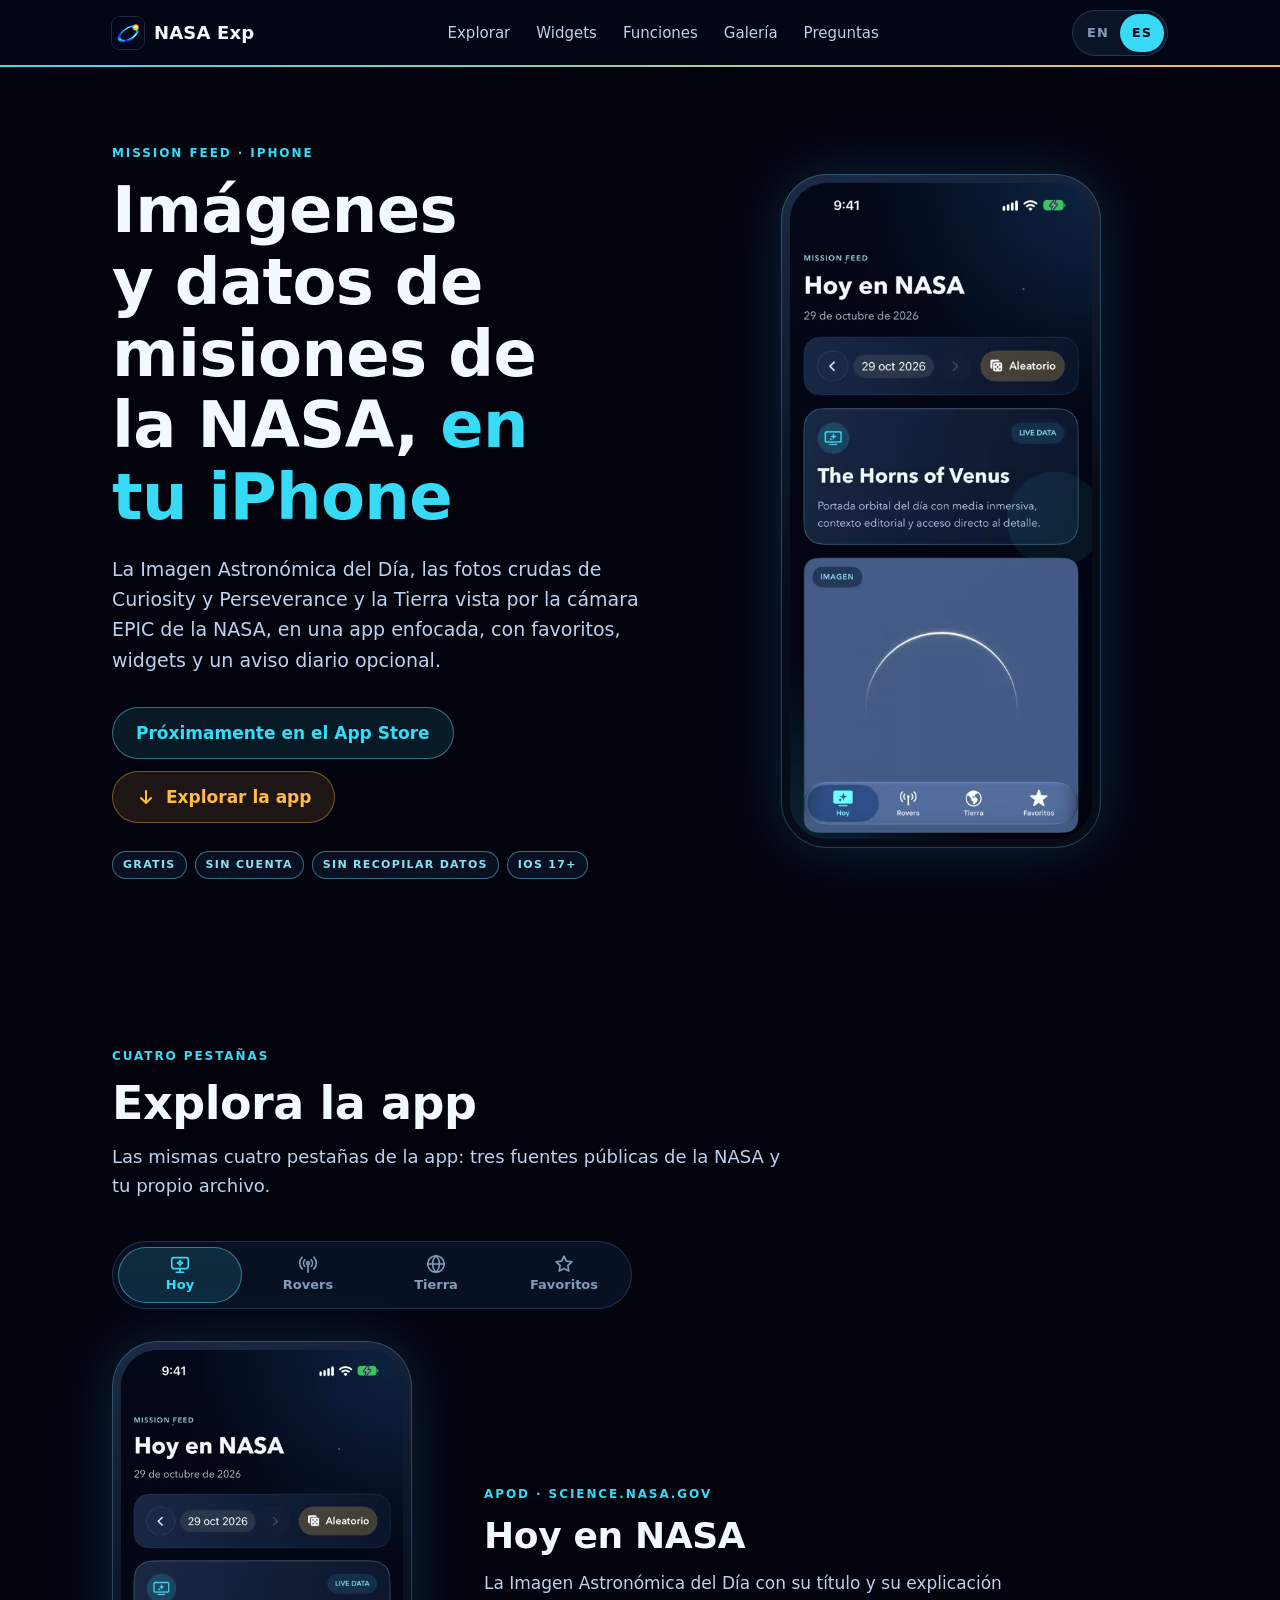
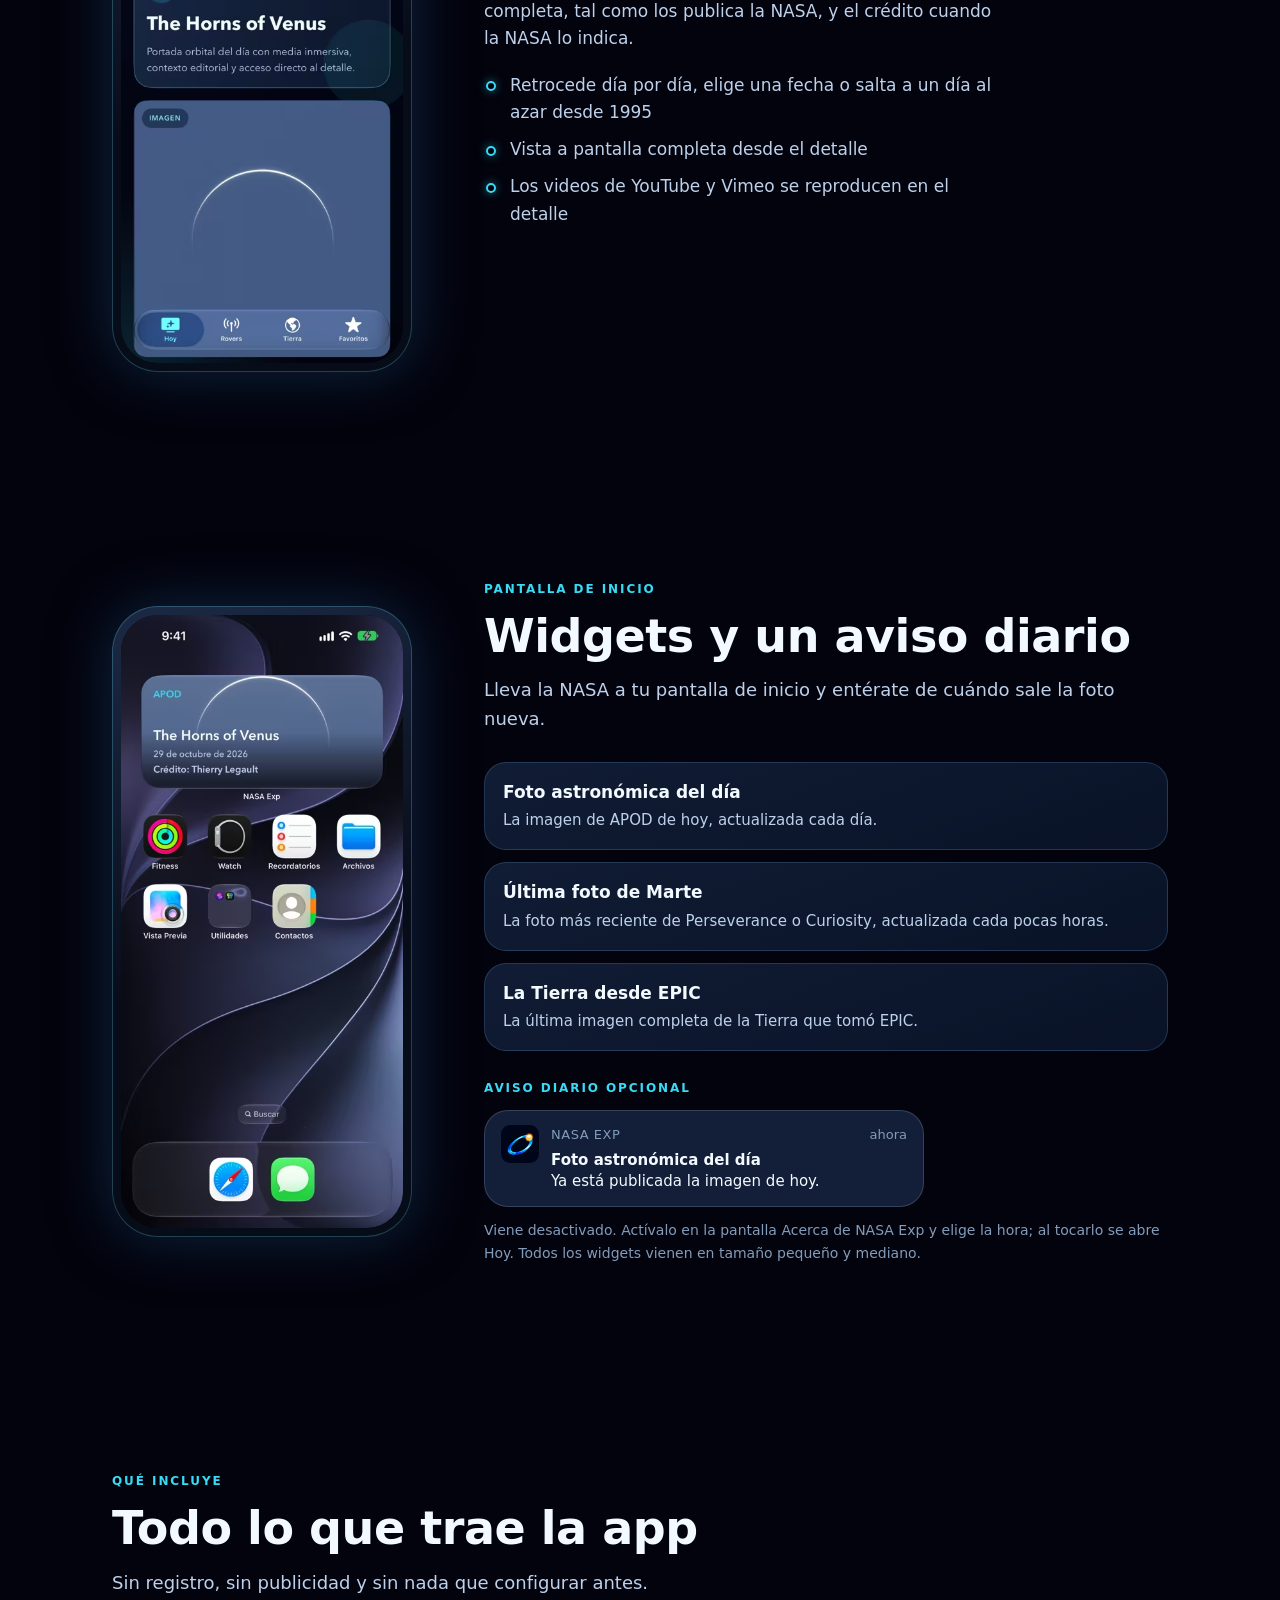
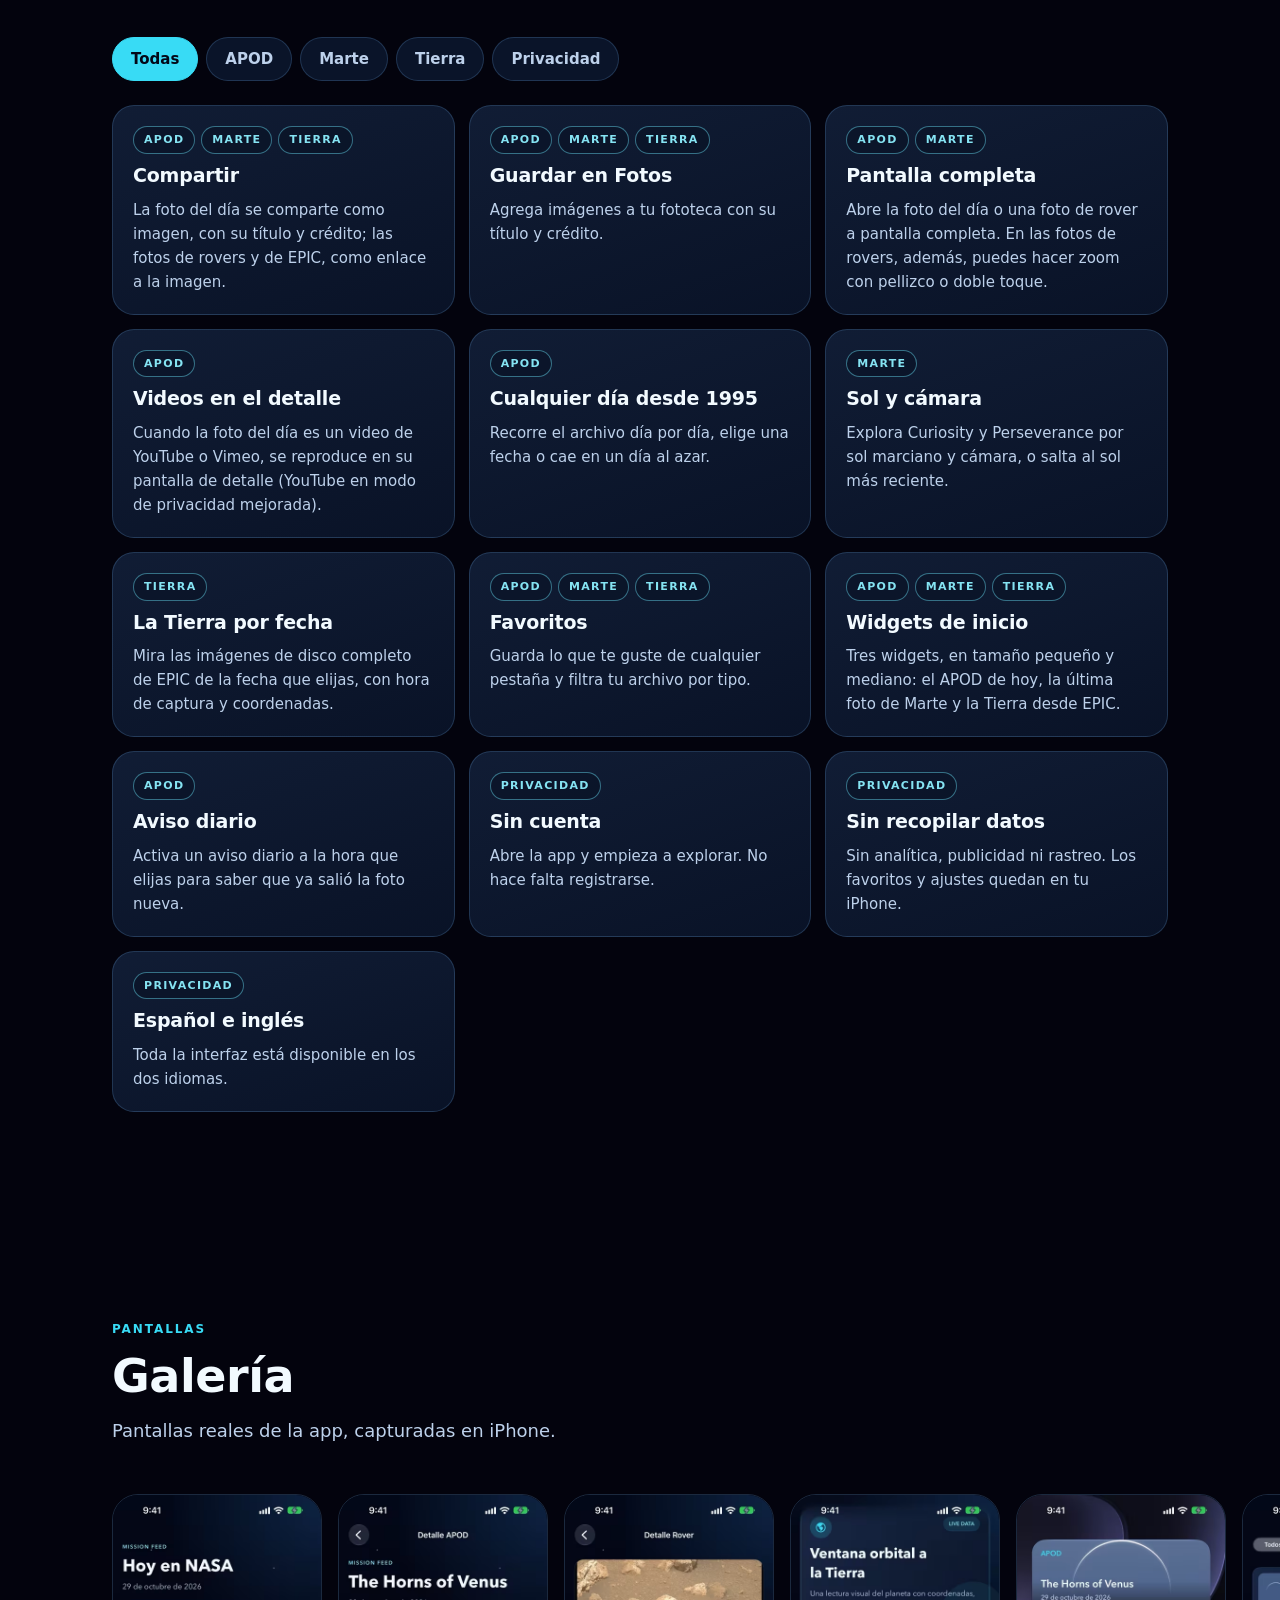
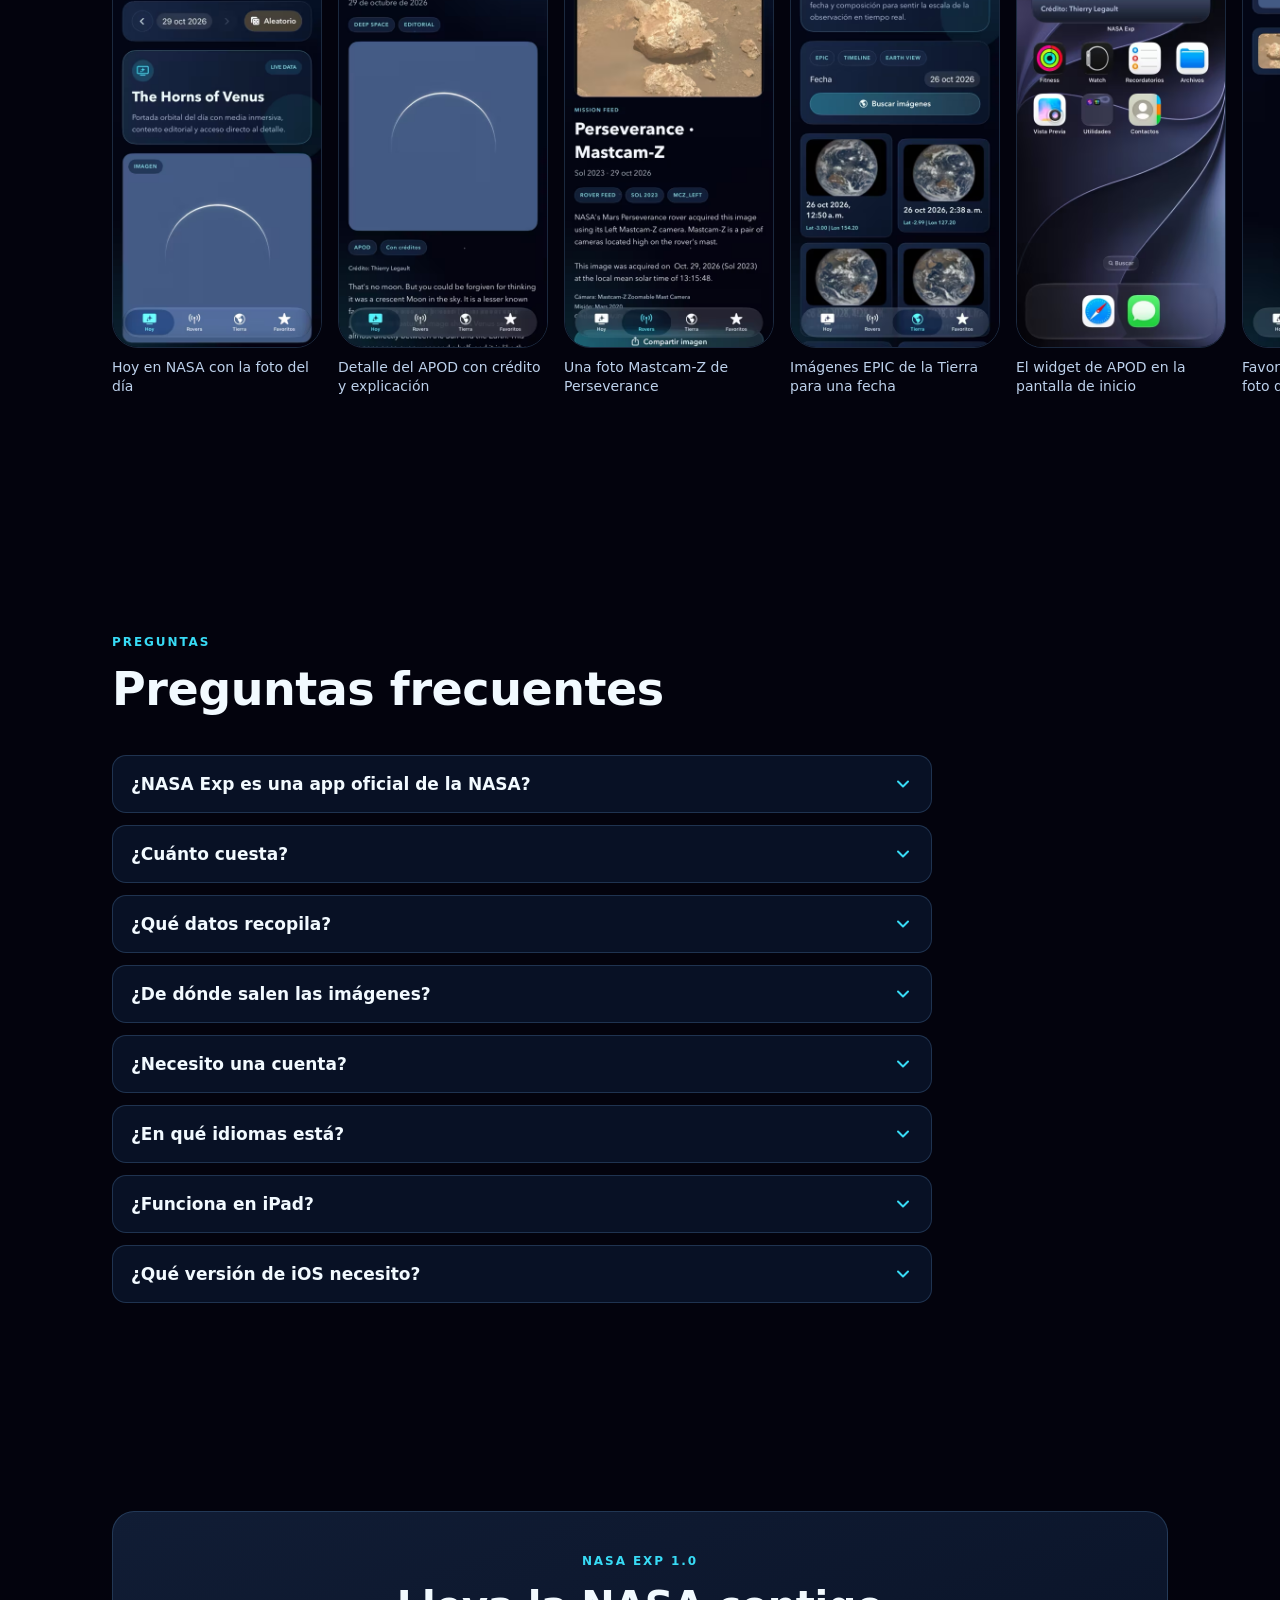
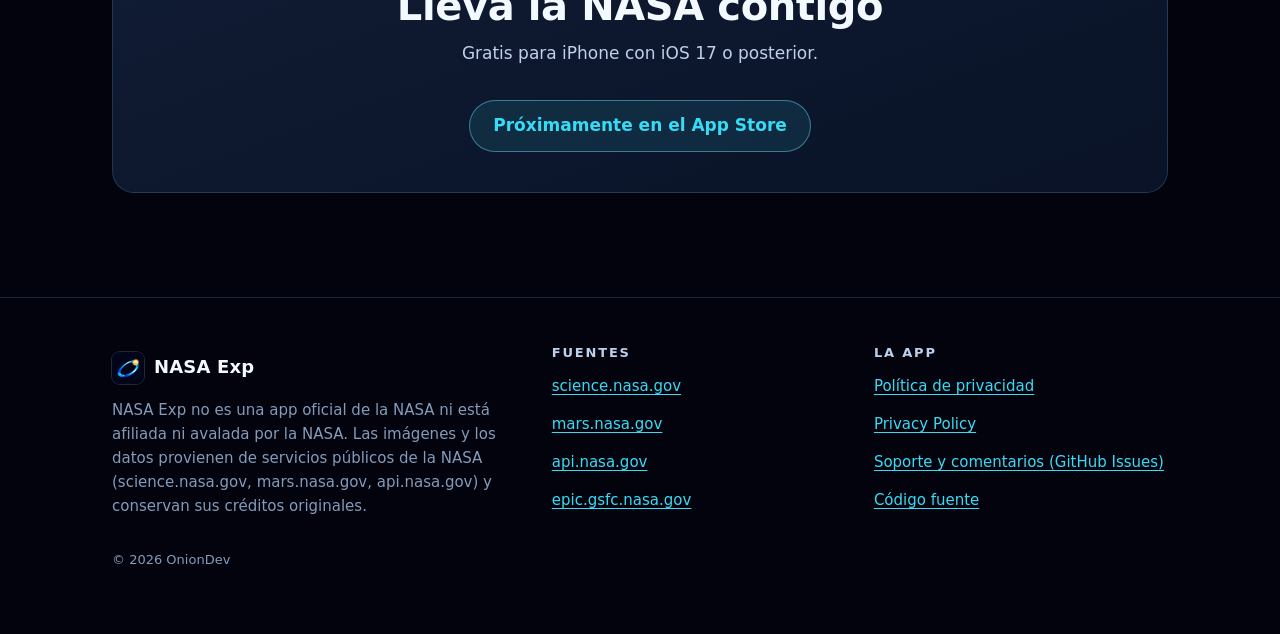
==== docs/es/index.html @ 21d63d1d "Landing page: EN and ES site with scroll-driven animations and View Transitions Replaces the 30-line" ====
<!doctype html>
<html lang="es">
<head>
  <meta charset="utf-8">
  <meta name="viewport" content="width=device-width, initial-scale=1">
  <title>NASA Exp — Imágenes y datos de misiones de la NASA para iPhone</title>
  <meta name="description" content="La Imagen Astronómica del Día, fotos crudas de los rovers de Marte y la Tierra vista por la cámara EPIC de la NASA, con favoritos, widgets y un aviso diario. Gratis, sin cuenta y sin recopilar datos.">
  <link rel="canonical" href="https://nhsiciliano.github.io/nasa-exp/es/">
  <link rel="alternate" hreflang="en" href="https://nhsiciliano.github.io/nasa-exp/">
  <link rel="alternate" hreflang="es" href="https://nhsiciliano.github.io/nasa-exp/es/">
  <link rel="alternate" hreflang="x-default" href="https://nhsiciliano.github.io/nasa-exp/">
  <meta name="theme-color" content="#030817">
  <meta name="color-scheme" content="dark">
  <link rel="icon" type="image/png" sizes="32x32" href="../assets/img/favicon-32.png">
  <link rel="apple-touch-icon" href="../assets/img/apple-touch-icon.png">
  <meta property="og:type" content="website">
  <meta property="og:site_name" content="NASA Exp">
  <meta property="og:title" content="NASA Exp — Imágenes y datos de misiones de la NASA">
  <meta property="og:description" content="La Imagen Astronómica del Día, fotos crudas de los rovers de Marte y la Tierra vista por la cámara EPIC de la NASA, con favoritos, widgets y un aviso diario. Gratis, sin cuenta y sin recopilar datos.">
  <meta property="og:url" content="https://nhsiciliano.github.io/nasa-exp/es/">
  <meta property="og:image" content="https://nhsiciliano.github.io/nasa-exp/assets/img/og-card-es.jpg">
  <meta property="og:image:width" content="1200">
  <meta property="og:image:height" content="630">
  <meta property="og:image:alt" content="NASA Exp — Imágenes y datos de misiones de la NASA">
  <meta name="twitter:card" content="summary_large_image">
  <script>document.documentElement.classList.add("js")</script>
  <link rel="stylesheet" href="../assets/site.css">
  <script src="../assets/site.js" defer></script>
</head>
<body>
  <a class="skip-link" href="#main">Ir al contenido</a>

  <header class="site-header">
    <div class="header-inner">
      <a class="brand" href="./"><img src="../assets/img/icon-128.png" width="32" height="32" alt="">NASA Exp</a>
      <nav class="site-nav" aria-label="Secciones">
        <ul>
          <li><a href="#explorar">Explorar</a></li>
          <li><a href="#widgets">Widgets</a></li>
          <li><a href="#funciones">Funciones</a></li>
          <li><a href="#galeria">Galería</a></li>
          <li><a href="#preguntas">Preguntas</a></li>
        </ul>
      </nav>
      <div class="lang-switch" role="group" aria-label="Idioma">
        <a href="../" hreflang="en" lang="en" aria-label="English">EN</a>
        <span aria-current="true" lang="es">ES</span>
      </div>
    </div>
    <div class="progress" aria-hidden="true"></div>
  </header>

  <main id="main">
    <section class="hero" aria-labelledby="hero-title">
      <div class="container hero-grid">
        <div class="hero-copy">
          <p class="kicker">Mission feed · iPhone</p>
          <h1 id="hero-title">Imágenes y datos de misiones de la NASA, <em>en tu iPhone</em></h1>
          <p class="lead">La Imagen Astronómica del Día, las fotos crudas de Curiosity y Perseverance y la Tierra vista por la cámara EPIC de la NASA, en una app enfocada, con favoritos, widgets y un aviso diario opcional.</p>
          <div class="hero-actions">
            <span class="btn btn-primary is-soon" data-cta data-live-label="Descargar en el App Store"><span data-cta-label>Próximamente en el App Store</span></span>
            <a class="btn btn-secondary" href="#explorar"><svg viewBox="0 0 20 20" fill="none" stroke="currentColor" stroke-width="2" stroke-linecap="round" stroke-linejoin="round" aria-hidden="true"><path d="M10 4v12M5 11l5 5 5-5"/></svg>Explorar la app</a>
          </div>
          <div class="hero-meta">
          <span class="pill">Gratis</span>
          <span class="pill">Sin cuenta</span>
          <span class="pill">Sin recopilar datos</span>
          <span class="pill">iOS 17+</span>
          </div>
        </div>
        <div class="phone">
          <div class="phone-screen">
            <img src="../assets/img/es/apod-home-660.avif" srcset="../assets/img/es/apod-home-440.avif 440w, ../assets/img/es/apod-home-660.avif 660w, ../assets/img/es/apod-home-880.avif 880w" sizes="(min-width: 900px) 320px, 76vw" width="880" height="1912" alt="La pestaña Hoy de NASA Exp con la Imagen Astronómica del Día" fetchpriority="high" decoding="async" onerror="this.onerror=null;this.removeAttribute('srcset');this.src='../assets/img/es/apod-home-880.jpg'">
          </div>
        </div>
      </div>
    </section>

    <section class="section" id="explorar" aria-labelledby="explore-title">
      <div class="container">
        <header class="section-head reveal">
          <p class="kicker">Cuatro pestañas</p>
          <h2 id="explore-title" tabindex="-1">Explora la app</h2>
          <p>Las mismas cuatro pestañas de la app: tres fuentes públicas de la NASA y tu propio archivo.</p>
        </header>
        <div class="tabs" data-tabs>
          <div class="tablist" role="tablist" aria-label="Pestañas de la app">
          <button type="button" role="tab" id="tab-today" aria-controls="panel-today" aria-selected="true" tabindex="0"><span class="tab-pill" aria-hidden="true"></span><svg viewBox="0 0 24 24" fill="none" stroke="currentColor" stroke-width="1.8" stroke-linecap="round" stroke-linejoin="round" aria-hidden="true"><rect x="3" y="5" width="18" height="12" rx="2.5"/><path d="M8 21h8M12 17v4"/><path d="M12 8.2l.9 1.9 1.9.9-1.9.9-.9 1.9-.9-1.9-1.9-.9 1.9-.9z"/></svg><span>Hoy</span></button>
          <button type="button" role="tab" id="tab-rovers" aria-controls="panel-rovers" aria-selected="false" tabindex="-1"><span class="tab-pill" aria-hidden="true"></span><svg viewBox="0 0 24 24" fill="none" stroke="currentColor" stroke-width="1.8" stroke-linecap="round" aria-hidden="true"><circle cx="12" cy="11" r="1.6"/><path d="M12 12.6V21"/><path d="M8.5 7.5a5 5 0 0 0 0 7M15.5 7.5a5 5 0 0 1 0 7M5.6 4.6a9 9 0 0 0 0 12.8M18.4 4.6a9 9 0 0 1 0 12.8"/></svg><span>Rovers</span></button>
          <button type="button" role="tab" id="tab-earth" aria-controls="panel-earth" aria-selected="false" tabindex="-1"><span class="tab-pill" aria-hidden="true"></span><svg viewBox="0 0 24 24" fill="none" stroke="currentColor" stroke-width="1.8" stroke-linecap="round" aria-hidden="true"><circle cx="12" cy="12" r="9"/><path d="M3 12h18M12 3c2.6 2.6 3.8 5.6 3.8 9S14.6 18.4 12 21c-2.6-2.6-3.8-5.6-3.8-9S9.4 5.6 12 3z"/></svg><span>Tierra</span></button>
          <button type="button" role="tab" id="tab-favorites" aria-controls="panel-favorites" aria-selected="false" tabindex="-1"><span class="tab-pill" aria-hidden="true"></span><svg viewBox="0 0 24 24" fill="none" stroke="currentColor" stroke-width="1.8" stroke-linejoin="round" aria-hidden="true"><path d="M12 3.5l2.6 5.3 5.9.9-4.3 4.1 1 5.8L12 16.9l-5.2 2.7 1-5.8-4.3-4.1 5.9-.9z"/></svg><span>Favoritos</span></button>
          </div>
        <article class="tab-panel" id="panel-today">
          <div class="phone">
            <div class="phone-screen">
              <picture>
                <source type="image/avif" srcset="../assets/img/es/apod-home-440.avif 440w, ../assets/img/es/apod-home-660.avif 660w, ../assets/img/es/apod-home-880.avif 880w" sizes="(min-width: 900px) 300px, 76vw">
                <img src="../assets/img/es/apod-home-660.jpg" srcset="../assets/img/es/apod-home-440.jpg 440w, ../assets/img/es/apod-home-660.jpg 660w, ../assets/img/es/apod-home-880.jpg 880w" sizes="(min-width: 900px) 300px, 76vw" width="880" height="1912" alt="Pestaña Hoy con la Imagen Astronómica del Día" loading="lazy" decoding="async">
              </picture>
            </div>
          </div>
          <div class="panel-copy">
            <p class="kicker">APOD · science.nasa.gov</p>
            <h3>Hoy en NASA</h3>
            <p>La Imagen Astronómica del Día con su título y su explicación completa, tal como los publica la NASA, y el crédito cuando la NASA lo indica.</p>
            <ul class="ticks">
              <li>Retrocede día por día, elige una fecha o salta a un día al azar desde 1995</li>
              <li>Vista a pantalla completa desde el detalle</li>
              <li>Los videos de YouTube y Vimeo se reproducen en el detalle</li>
            </ul>
          </div>
        </article>
        <article class="tab-panel" id="panel-rovers">
          <div class="phone">
            <div class="phone-screen">
              <picture>
                <source type="image/avif" srcset="../assets/img/es/rovers-grid-440.avif 440w, ../assets/img/es/rovers-grid-660.avif 660w, ../assets/img/es/rovers-grid-880.avif 880w" sizes="(min-width: 900px) 300px, 76vw">
                <img src="../assets/img/es/rovers-grid-660.jpg" srcset="../assets/img/es/rovers-grid-440.jpg 440w, ../assets/img/es/rovers-grid-660.jpg 660w, ../assets/img/es/rovers-grid-880.jpg 880w" sizes="(min-width: 900px) 300px, 76vw" width="880" height="1912" alt="Pestaña Rovers con una cuadrícula de fotos Mastcam-Z de Perseverance del sol 2023" loading="lazy" decoding="async">
              </picture>
            </div>
          </div>
          <div class="panel-copy">
            <p class="kicker">Marte · mars.nasa.gov</p>
            <h3>Rovers de Marte</h3>
            <p>Las imágenes crudas de Curiosity y Perseverance, directamente de los feeds de misión de la NASA, sol por sol.</p>
            <ul class="ticks">
              <li>Filtra por sol y por cámara</li>
              <li>Salta al sol más reciente con un toque</li>
              <li>Cada foto con su cámara, sol y fecha terrestre</li>
            </ul>
          </div>
        </article>
        <article class="tab-panel" id="panel-earth">
          <div class="phone">
            <div class="phone-screen">
              <picture>
                <source type="image/avif" srcset="../assets/img/es/epic-440.avif 440w, ../assets/img/es/epic-660.avif 660w, ../assets/img/es/epic-880.avif 880w" sizes="(min-width: 900px) 300px, 76vw">
                <img src="../assets/img/es/epic-660.jpg" srcset="../assets/img/es/epic-440.jpg 440w, ../assets/img/es/epic-660.jpg 660w, ../assets/img/es/epic-880.jpg 880w" sizes="(min-width: 900px) 300px, 76vw" width="880" height="1912" alt="Pestaña Tierra con imágenes EPIC del planeta completo para una fecha" loading="lazy" decoding="async">
              </picture>
            </div>
          </div>
          <div class="panel-copy">
            <p class="kicker">EPIC · epic.gsfc.nasa.gov</p>
            <h3>La Tierra desde EPIC</h3>
            <p>Imágenes del disco completo de la Tierra tomadas por la cámara EPIC de la NASA.</p>
            <ul class="ticks">
              <li>Elige una fecha para ver las imágenes de ese día</li>
              <li>Hora de captura y coordenadas de cada imagen</li>
              <li>Guárdalas en Fotos con su título y crédito</li>
            </ul>
          </div>
        </article>
        <article class="tab-panel" id="panel-favorites">
          <div class="phone">
            <div class="phone-screen">
              <picture>
                <source type="image/avif" srcset="../assets/img/es/favorites-440.avif 440w, ../assets/img/es/favorites-660.avif 660w, ../assets/img/es/favorites-880.avif 880w" sizes="(min-width: 900px) 300px, 76vw">
                <img src="../assets/img/es/favorites-660.jpg" srcset="../assets/img/es/favorites-440.jpg 440w, ../assets/img/es/favorites-660.jpg 660w, ../assets/img/es/favorites-880.jpg 880w" sizes="(min-width: 900px) 300px, 76vw" width="880" height="1912" alt="Pestaña Favoritos con un APOD y una foto de rover guardados" loading="lazy" decoding="async">
              </picture>
            </div>
          </div>
          <div class="panel-copy">
            <p class="kicker">Archivo personal</p>
            <h3>Favoritos</h3>
            <p>Guarda las imágenes que te gusten de cualquier pestaña en un archivo privado en tu iPhone.</p>
            <ul class="ticks">
              <li>Filtra por APOD, Rovers o EPIC</li>
              <li>Abre cada una con su detalle completo</li>
              <li>Se guardan solo en tu dispositivo</li>
            </ul>
          </div>
        </article>
        </div>
      </div>
    </section>

    <section class="section widgets" id="widgets" aria-labelledby="widgets-title">
      <div class="container widgets-grid">
        <div class="phone">
          <div class="phone-screen">
            <picture>
              <source type="image/avif" srcset="../assets/img/es/widget-440.avif 440w, ../assets/img/es/widget-660.avif 660w, ../assets/img/es/widget-880.avif 880w" sizes="(min-width: 900px) 300px, 76vw">
              <img src="../assets/img/es/widget-660.jpg" srcset="../assets/img/es/widget-440.jpg 440w, ../assets/img/es/widget-660.jpg 660w, ../assets/img/es/widget-880.jpg 880w" sizes="(min-width: 900px) 300px, 76vw" width="880" height="1912" alt="Pantalla de inicio con el widget mediano de NASA Exp y la Imagen Astronómica del Día" loading="lazy" decoding="async">
            </picture>
          </div>
        </div>
        <div>
          <header class="section-head reveal">
            <p class="kicker">Pantalla de inicio</p>
            <h2 id="widgets-title" tabindex="-1">Widgets y un aviso diario</h2>
            <p>Lleva la NASA a tu pantalla de inicio y entérate de cuándo sale la foto nueva.</p>
          </header>
          <ul class="widget-list">
            <li class="panel"><strong>Foto astronómica del día</strong><span>La imagen de APOD de hoy, actualizada cada día.</span></li>
            <li class="panel"><strong>Última foto de Marte</strong><span>La foto más reciente de Perseverance o Curiosity, actualizada cada pocas horas.</span></li>
            <li class="panel"><strong>La Tierra desde EPIC</strong><span>La última imagen completa de la Tierra que tomó EPIC.</span></li>
          </ul>
          <div class="notif-wrap">
            <p class="kicker">Aviso diario opcional</p>
            <div class="notif" role="img" aria-label="Ejemplo de aviso de NASA Exp: Foto astronómica del día. Ya está publicada la imagen de hoy.">
              <img src="../assets/img/icon-128.png" width="38" height="38" alt="">
              <span class="notif-app">NASA Exp</span>
              <span class="notif-time">ahora</span>
              <span class="notif-text"><strong>Foto astronómica del día</strong>Ya está publicada la imagen de hoy.</span>
            </div>
            <p>Viene desactivado. Actívalo en la pantalla Acerca de NASA Exp y elige la hora; al tocarlo se abre Hoy. Todos los widgets vienen en tamaño pequeño y mediano.</p>
          </div>
        </div>
      </div>
    </section>

    <section class="section" id="funciones" aria-labelledby="features-title" data-filter-section>
      <div class="container">
        <header class="section-head reveal">
          <p class="kicker">Qué incluye</p>
          <h2 id="features-title" tabindex="-1">Todo lo que trae la app</h2>
          <p>Sin registro, sin publicidad y sin nada que configurar antes.</p>
        </header>
        <div class="chips" role="group" aria-label="Filtrar funciones">
          <button type="button" class="chip" data-filter="all" aria-pressed="true">Todas</button>
          <button type="button" class="chip" data-filter="apod" aria-pressed="false">APOD</button>
          <button type="button" class="chip" data-filter="mars" aria-pressed="false">Marte</button>
          <button type="button" class="chip" data-filter="earth" aria-pressed="false">Tierra</button>
          <button type="button" class="chip" data-filter="privacy" aria-pressed="false">Privacidad</button>
        </div>
        <p class="visually-hidden" aria-live="polite" data-filter-status data-template="Se muestran {n} funciones"></p>
        <ul class="cards">
          <li class="card panel" data-tags="apod mars earth">
            <div class="tags"><span class="pill">APOD</span><span class="pill">Marte</span><span class="pill">Tierra</span></div>
            <h3>Compartir</h3>
            <p>La foto del día se comparte como imagen, con su título y crédito; las fotos de rovers y de EPIC, como enlace a la imagen.</p>
          </li>
          <li class="card panel" data-tags="apod mars earth">
            <div class="tags"><span class="pill">APOD</span><span class="pill">Marte</span><span class="pill">Tierra</span></div>
            <h3>Guardar en Fotos</h3>
            <p>Agrega imágenes a tu fototeca con su título y crédito.</p>
          </li>
          <li class="card panel" data-tags="apod mars">
            <div class="tags"><span class="pill">APOD</span><span class="pill">Marte</span></div>
            <h3>Pantalla completa</h3>
            <p>Abre la foto del día o una foto de rover a pantalla completa. En las fotos de rovers, además, puedes hacer zoom con pellizco o doble toque.</p>
          </li>
          <li class="card panel" data-tags="apod">
            <div class="tags"><span class="pill">APOD</span></div>
            <h3>Videos en el detalle</h3>
            <p>Cuando la foto del día es un video de YouTube o Vimeo, se reproduce en su pantalla de detalle (YouTube en modo de privacidad mejorada).</p>
          </li>
          <li class="card panel" data-tags="apod">
            <div class="tags"><span class="pill">APOD</span></div>
            <h3>Cualquier día desde 1995</h3>
            <p>Recorre el archivo día por día, elige una fecha o cae en un día al azar.</p>
          </li>
          <li class="card panel" data-tags="mars">
            <div class="tags"><span class="pill">Marte</span></div>
            <h3>Sol y cámara</h3>
            <p>Explora Curiosity y Perseverance por sol marciano y cámara, o salta al sol más reciente.</p>
          </li>
          <li class="card panel" data-tags="earth">
            <div class="tags"><span class="pill">Tierra</span></div>
            <h3>La Tierra por fecha</h3>
            <p>Mira las imágenes de disco completo de EPIC de la fecha que elijas, con hora de captura y coordenadas.</p>
          </li>
          <li class="card panel" data-tags="apod mars earth">
            <div class="tags"><span class="pill">APOD</span><span class="pill">Marte</span><span class="pill">Tierra</span></div>
            <h3>Favoritos</h3>
            <p>Guarda lo que te guste de cualquier pestaña y filtra tu archivo por tipo.</p>
          </li>
          <li class="card panel" data-tags="apod mars earth">
            <div class="tags"><span class="pill">APOD</span><span class="pill">Marte</span><span class="pill">Tierra</span></div>
            <h3>Widgets de inicio</h3>
            <p>Tres widgets, en tamaño pequeño y mediano: el APOD de hoy, la última foto de Marte y la Tierra desde EPIC.</p>
          </li>
          <li class="card panel" data-tags="apod">
            <div class="tags"><span class="pill">APOD</span></div>
            <h3>Aviso diario</h3>
            <p>Activa un aviso diario a la hora que elijas para saber que ya salió la foto nueva.</p>
          </li>
          <li class="card panel" data-tags="privacy">
            <div class="tags"><span class="pill">Privacidad</span></div>
            <h3>Sin cuenta</h3>
            <p>Abre la app y empieza a explorar. No hace falta registrarse.</p>
          </li>
          <li class="card panel" data-tags="privacy">
            <div class="tags"><span class="pill">Privacidad</span></div>
            <h3>Sin recopilar datos</h3>
            <p>Sin analítica, publicidad ni rastreo. Los favoritos y ajustes quedan en tu iPhone.</p>
          </li>
          <li class="card panel" data-tags="privacy">
            <div class="tags"><span class="pill">Privacidad</span></div>
            <h3>Español e inglés</h3>
            <p>Toda la interfaz está disponible en los dos idiomas.</p>
          </li>
        </ul>
      </div>
    </section>

    <section class="section" id="galeria" aria-labelledby="gallery-title">
      <div class="container">
        <header class="section-head reveal">
          <p class="kicker">Pantallas</p>
          <h2 id="gallery-title" tabindex="-1">Galería</h2>
          <p>Pantallas reales de la app, capturadas en iPhone.</p>
        </header>
      </div>
      <ul class="gallery" tabindex="0" aria-label="Capturas de la app, se desplaza hacia los lados">
      <li>
        <figure class="gallery-item">
        <picture>
          <source type="image/avif" srcset="../assets/img/es/apod-home-440.avif 440w, ../assets/img/es/apod-home-660.avif 660w, ../assets/img/es/apod-home-880.avif 880w" sizes="210px">
          <img src="../assets/img/es/apod-home-660.jpg" srcset="../assets/img/es/apod-home-440.jpg 440w, ../assets/img/es/apod-home-660.jpg 660w, ../assets/img/es/apod-home-880.jpg 880w" sizes="210px" width="880" height="1912" alt="Hoy en NASA con la foto del día" loading="lazy" decoding="async">
        </picture>
          <figcaption>Hoy en NASA con la foto del día</figcaption>
        </figure>
      </li>
      <li>
        <figure class="gallery-item">
        <picture>
          <source type="image/avif" srcset="../assets/img/es/apod-detail-440.avif 440w, ../assets/img/es/apod-detail-660.avif 660w, ../assets/img/es/apod-detail-880.avif 880w" sizes="210px">
          <img src="../assets/img/es/apod-detail-660.jpg" srcset="../assets/img/es/apod-detail-440.jpg 440w, ../assets/img/es/apod-detail-660.jpg 660w, ../assets/img/es/apod-detail-880.jpg 880w" sizes="210px" width="880" height="1912" alt="Detalle del APOD con crédito y explicación" loading="lazy" decoding="async">
        </picture>
          <figcaption>Detalle del APOD con crédito y explicación</figcaption>
        </figure>
      </li>
      <li>
        <figure class="gallery-item">
        <picture>
          <source type="image/avif" srcset="../assets/img/es/rover-detail-440.avif 440w, ../assets/img/es/rover-detail-660.avif 660w, ../assets/img/es/rover-detail-880.avif 880w" sizes="210px">
          <img src="../assets/img/es/rover-detail-660.jpg" srcset="../assets/img/es/rover-detail-440.jpg 440w, ../assets/img/es/rover-detail-660.jpg 660w, ../assets/img/es/rover-detail-880.jpg 880w" sizes="210px" width="880" height="1912" alt="Una foto Mastcam-Z de Perseverance" loading="lazy" decoding="async">
        </picture>
          <figcaption>Una foto Mastcam-Z de Perseverance</figcaption>
        </figure>
      </li>
      <li>
        <figure class="gallery-item">
        <picture>
          <source type="image/avif" srcset="../assets/img/es/epic-440.avif 440w, ../assets/img/es/epic-660.avif 660w, ../assets/img/es/epic-880.avif 880w" sizes="210px">
          <img src="../assets/img/es/epic-660.jpg" srcset="../assets/img/es/epic-440.jpg 440w, ../assets/img/es/epic-660.jpg 660w, ../assets/img/es/epic-880.jpg 880w" sizes="210px" width="880" height="1912" alt="Imágenes EPIC de la Tierra para una fecha" loading="lazy" decoding="async">
        </picture>
          <figcaption>Imágenes EPIC de la Tierra para una fecha</figcaption>
        </figure>
      </li>
      <li>
        <figure class="gallery-item">
        <picture>
          <source type="image/avif" srcset="../assets/img/es/widget-440.avif 440w, ../assets/img/es/widget-660.avif 660w, ../assets/img/es/widget-880.avif 880w" sizes="210px">
          <img src="../assets/img/es/widget-660.jpg" srcset="../assets/img/es/widget-440.jpg 440w, ../assets/img/es/widget-660.jpg 660w, ../assets/img/es/widget-880.jpg 880w" sizes="210px" width="880" height="1912" alt="El widget de APOD en la pantalla de inicio" loading="lazy" decoding="async">
        </picture>
          <figcaption>El widget de APOD en la pantalla de inicio</figcaption>
        </figure>
      </li>
      <li>
        <figure class="gallery-item">
        <picture>
          <source type="image/avif" srcset="../assets/img/es/favorites-440.avif 440w, ../assets/img/es/favorites-660.avif 660w, ../assets/img/es/favorites-880.avif 880w" sizes="210px">
          <img src="../assets/img/es/favorites-660.jpg" srcset="../assets/img/es/favorites-440.jpg 440w, ../assets/img/es/favorites-660.jpg 660w, ../assets/img/es/favorites-880.jpg 880w" sizes="210px" width="880" height="1912" alt="Favoritos con un APOD y una foto de rover" loading="lazy" decoding="async">
        </picture>
          <figcaption>Favoritos con un APOD y una foto de rover</figcaption>
        </figure>
      </li>
      <li>
        <figure class="gallery-item">
        <picture>
          <source type="image/avif" srcset="../assets/img/es/rovers-grid-440.avif 440w, ../assets/img/es/rovers-grid-660.avif 660w, ../assets/img/es/rovers-grid-880.avif 880w" sizes="210px">
          <img src="../assets/img/es/rovers-grid-660.jpg" srcset="../assets/img/es/rovers-grid-440.jpg 440w, ../assets/img/es/rovers-grid-660.jpg 660w, ../assets/img/es/rovers-grid-880.jpg 880w" sizes="210px" width="880" height="1912" alt="Fotos de Perseverance del sol 2023" loading="lazy" decoding="async">
        </picture>
          <figcaption>Fotos de Perseverance del sol 2023</figcaption>
        </figure>
      </li>
      <li>
        <figure class="gallery-item">
        <picture>
          <source type="image/avif" srcset="../assets/img/es/about-440.avif 440w, ../assets/img/es/about-660.avif 660w, ../assets/img/es/about-880.avif 880w" sizes="210px">
          <img src="../assets/img/es/about-660.jpg" srcset="../assets/img/es/about-440.jpg 440w, ../assets/img/es/about-660.jpg 660w, ../assets/img/es/about-880.jpg 880w" sizes="210px" width="880" height="1912" alt="Acerca de: aviso, notificación diaria y fuentes" loading="lazy" decoding="async">
        </picture>
          <figcaption>Acerca de: aviso, notificación diaria y fuentes</figcaption>
        </figure>
      </li>
      </ul>
    </section>

    <section class="section" id="preguntas" aria-labelledby="faq-title">
      <div class="container">
        <header class="section-head reveal">
          <p class="kicker">Preguntas</p>
          <h2 id="faq-title" tabindex="-1">Preguntas frecuentes</h2>
        </header>
        <div class="faq-list">
        <details>
          <summary><span>¿NASA Exp es una app oficial de la NASA?</span><svg class="chev" viewBox="0 0 20 20" fill="none" stroke="currentColor" stroke-width="2" stroke-linecap="round" stroke-linejoin="round" aria-hidden="true"><path d="M5 7.5l5 5 5-5"/></svg></summary>
          <div class="faq-panel">
            <div class="faq-inner">
              <div><p>No. NASA Exp no es una app oficial de la NASA ni está afiliada ni avalada por la NASA. Las imágenes y los datos provienen de servicios públicos de la NASA (science.nasa.gov, mars.nasa.gov, api.nasa.gov) y conservan sus créditos originales.</p></div>
            </div>
          </div>
        </details>
        <details>
          <summary><span>¿Cuánto cuesta?</span><svg class="chev" viewBox="0 0 20 20" fill="none" stroke="currentColor" stroke-width="2" stroke-linecap="round" stroke-linejoin="round" aria-hidden="true"><path d="M5 7.5l5 5 5-5"/></svg></summary>
          <div class="faq-panel">
            <div class="faq-inner">
              <div><p>Nada. NASA Exp es gratis, sin publicidad y sin compras dentro de la app.</p></div>
            </div>
          </div>
        </details>
        <details>
          <summary><span>¿Qué datos recopila?</span><svg class="chev" viewBox="0 0 20 20" fill="none" stroke="currentColor" stroke-width="2" stroke-linecap="round" stroke-linejoin="round" aria-hidden="true"><path d="M5 7.5l5 5 5-5"/></svg></summary>
          <div class="faq-panel">
            <div class="faq-inner">
              <div><p>Ninguno. No hay cuentas, analítica, publicidad ni rastreo, y tus favoritos y ajustes quedan en tu iPhone. El detalle está en la <a href="../privacy-policy.html#es">política de privacidad</a>.</p></div>
            </div>
          </div>
        </details>
        <details>
          <summary><span>¿De dónde salen las imágenes?</span><svg class="chev" viewBox="0 0 20 20" fill="none" stroke="currentColor" stroke-width="2" stroke-linecap="round" stroke-linejoin="round" aria-hidden="true"><path d="M5 7.5l5 5 5-5"/></svg></summary>
          <div class="faq-panel">
            <div class="faq-inner">
              <div><p>La Imagen Astronómica del Día sale de science.nasa.gov, las fotos de los rovers de los feeds de imágenes crudas de mars.nasa.gov y las imágenes de la Tierra de la cámara EPIC de la NASA, a través de api.nasa.gov y epic.gsfc.nasa.gov. La foto del día muestra su crédito cuando la NASA lo indica.</p></div>
            </div>
          </div>
        </details>
        <details>
          <summary><span>¿Necesito una cuenta?</span><svg class="chev" viewBox="0 0 20 20" fill="none" stroke="currentColor" stroke-width="2" stroke-linecap="round" stroke-linejoin="round" aria-hidden="true"><path d="M5 7.5l5 5 5-5"/></svg></summary>
          <div class="faq-panel">
            <div class="faq-inner">
              <div><p>No. Abre la app y empieza a explorar.</p></div>
            </div>
          </div>
        </details>
        <details>
          <summary><span>¿En qué idiomas está?</span><svg class="chev" viewBox="0 0 20 20" fill="none" stroke="currentColor" stroke-width="2" stroke-linecap="round" stroke-linejoin="round" aria-hidden="true"><path d="M5 7.5l5 5 5-5"/></svg></summary>
          <div class="faq-panel">
            <div class="faq-inner">
              <div><p>En español y en inglés. Los títulos y las explicaciones vienen de la NASA y se muestran tal como los publica, en inglés.</p></div>
            </div>
          </div>
        </details>
        <details>
          <summary><span>¿Funciona en iPad?</span><svg class="chev" viewBox="0 0 20 20" fill="none" stroke="currentColor" stroke-width="2" stroke-linecap="round" stroke-linejoin="round" aria-hidden="true"><path d="M5 7.5l5 5 5-5"/></svg></summary>
          <div class="faq-panel">
            <div class="faq-inner">
              <div><p>NASA Exp está pensada para iPhone. No hay versión para iPad.</p></div>
            </div>
          </div>
        </details>
        <details>
          <summary><span>¿Qué versión de iOS necesito?</span><svg class="chev" viewBox="0 0 20 20" fill="none" stroke="currentColor" stroke-width="2" stroke-linecap="round" stroke-linejoin="round" aria-hidden="true"><path d="M5 7.5l5 5 5-5"/></svg></summary>
          <div class="faq-panel">
            <div class="faq-inner">
              <div><p>iOS 17.0 o posterior.</p></div>
            </div>
          </div>
        </details>
        </div>
      </div>
    </section>

    <section class="section" aria-labelledby="cta-title">
      <div class="container">
        <div class="cta-band panel reveal">
          <p class="kicker">NASA Exp 1.0</p>
          <h2 id="cta-title">Lleva la NASA contigo</h2>
          <p>Gratis para iPhone con iOS 17 o posterior.</p>
          <div class="hero-actions">
            <span class="btn btn-primary is-soon" data-cta data-live-label="Descargar en el App Store"><span data-cta-label>Próximamente en el App Store</span></span>
          </div>
        </div>
      </div>
    </section>
  </main>

  <footer class="site-footer">
    <div class="container">
      <div class="footer-grid">
        <div>
          <a class="brand" href="./"><img src="../assets/img/icon-128.png" width="32" height="32" alt="">NASA Exp</a>
          <p>NASA Exp no es una app oficial de la NASA ni está afiliada ni avalada por la NASA. Las imágenes y los datos provienen de servicios públicos de la NASA (science.nasa.gov, mars.nasa.gov, api.nasa.gov) y conservan sus créditos originales.</p>
        </div>
        <div>
          <h2>Fuentes</h2>
          <ul>
            <li><a href="https://science.nasa.gov">science.nasa.gov</a></li>
            <li><a href="https://mars.nasa.gov">mars.nasa.gov</a></li>
            <li><a href="https://api.nasa.gov">api.nasa.gov</a></li>
            <li><a href="https://epic.gsfc.nasa.gov">epic.gsfc.nasa.gov</a></li>
          </ul>
        </div>
        <div>
          <h2>La app</h2>
          <ul>
            <li><a href="../privacy-policy.html#es">Política de privacidad</a></li>
            <li><a href="../privacy-policy.html" lang="en" hreflang="en">Privacy Policy</a></li>
            <li><a href="https://github.com/nhsiciliano/nasa-exp/issues">Soporte y comentarios (GitHub Issues)</a></li>
            <li><a href="https://github.com/nhsiciliano/nasa-exp">Código fuente</a></li>
          </ul>
        </div>
      </div>
      <p class="footer-note">© 2026 OnionDev</p>
    </div>
  </footer>
</body>
</html>
---- docs/assets/site.css ----
/* NASA Exp landing and privacy pages.
   Tokens come from nasa.exp/Core/DesignSystem/AppColors.swift; direction from
   .interface-design/system.md. Always dark. Every animation is progressive enhancement:
   the base styles show all content, motion lives in prefers-reduced-motion: no-preference
   and, where support varies, in @supports. */

:root {
  color-scheme: dark;

  --bg-top: #030817;
  --bg-bottom: #03030d;
  --glow: #123357;

  --surface: #0a1429;
  --surface-2: #121f38;
  --surface-3: #1a2947;

  --accent: #38dbf5;
  --accent-2: #ffba4d;
  --accent-muted: #85e3f2;

  --text: #f2faff;
  --text-2: #bdd1eb;
  --text-3: #829cba;

  --border: rgb(89 140 189 / 0.28);
  --border-strong: rgb(107 224 245 / 0.45);

  --font: "Avenir Next", "Avenir", system-ui, sans-serif;
  --gutter: 16px;
  --maxw: 1120px;
  --radius: 22px;
  --radius-sm: 14px;
  --header-h: 116px;
  --ease-out: cubic-bezier(0.2, 0.7, 0.2, 1);
}

@media (min-width: 900px) {
  :root {
    --gutter: 32px;
    --header-h: 72px;
  }
}

*,
*::before,
*::after {
  box-sizing: border-box;
}

html {
  background: var(--bg-bottom);
  -webkit-text-size-adjust: 100%;
  text-size-adjust: 100%;
}

body {
  margin: 0;
  min-height: 100vh;
  color: var(--text);
  background: var(--bg-bottom);
  font: 17px/1.6 var(--font);
  -webkit-font-smoothing: antialiased;
}

/* SpaceBackground: gradient canvas, radial glow and a sparse star field. Fixed layer
   instead of background-attachment: fixed, which iOS ignores. */
body::before {
  content: "";
  position: fixed;
  inset: 0;
  z-index: -1;
  pointer-events: none;
  background:
    radial-gradient(1px 1px at 12% 18%, rgb(242 250 255 / 0.55), transparent 60%),
    radial-gradient(1px 1px at 78% 9%, rgb(242 250 255 / 0.45), transparent 60%),
    radial-gradient(1.5px 1.5px at 64% 42%, rgb(133 227 242 / 0.5), transparent 60%),
    radial-gradient(1px 1px at 26% 71%, rgb(242 250 255 / 0.35), transparent 60%),
    radial-gradient(1px 1px at 90% 83%, rgb(242 250 255 / 0.4), transparent 60%),
    radial-gradient(900px 620px at 85% -8%, rgb(18 51 87 / 0.85), transparent 65%),
    radial-gradient(700px 520px at -10% 55%, rgb(18 51 87 / 0.45), transparent 70%),
    linear-gradient(180deg, var(--bg-top), var(--bg-bottom));
}

img {
  display: block;
  max-width: 100%;
  height: auto;
}

a {
  color: var(--accent);
  text-underline-offset: 3px;
}

a:hover {
  color: var(--accent-muted);
}

:focus-visible {
  outline: 2px solid var(--accent);
  outline-offset: 3px;
  border-radius: 6px;
}

h1,
h2,
h3 {
  margin: 0;
  line-height: 1.12;
  letter-spacing: -0.01em;
  text-wrap: balance;
}

p {
  margin: 0;
}

.container {
  max-width: var(--maxw);
  margin: 0 auto;
  padding-inline: var(--gutter);
}

.visually-hidden {
  position: absolute;
  width: 1px;
  height: 1px;
  overflow: hidden;
  clip-path: inset(50%);
  white-space: nowrap;
}

.skip-link {
  position: absolute;
  left: var(--gutter);
  top: -100px;
  z-index: 100;
  padding: 10px 16px;
  border-radius: 999px;
  background: var(--accent);
  color: var(--bg-top);
  font-weight: 600;
}

.skip-link:focus {
  top: 12px;
}

/* ---------- Header ---------- */

.site-header {
  position: fixed;
  inset: 0 0 auto;
  z-index: 50;
  background: rgb(3 8 23 / 0.94);
  border-bottom: 1px solid var(--border);
  view-transition-name: site-header;
}

@supports (backdrop-filter: blur(1px)) or (-webkit-backdrop-filter: blur(1px)) {
  .site-header {
    background: rgb(3 8 23 / 0.86);
    -webkit-backdrop-filter: blur(14px);
    backdrop-filter: blur(14px);
  }
}

.header-inner {
  max-width: var(--maxw);
  margin: 0 auto;
  padding: 8px var(--gutter) 4px;
  display: grid;
  grid-template-columns: 1fr auto;
  grid-template-areas:
    "brand lang"
    "nav nav";
  align-items: center;
  column-gap: 12px;
}

@media (min-width: 900px) {
  .header-inner {
    padding-block: 10px;
    grid-template-columns: auto 1fr auto;
    grid-template-areas: "brand nav lang";
  }
}

.brand {
  grid-area: brand;
  display: inline-flex;
  align-items: center;
  gap: 10px;
  min-height: 44px;
  color: var(--text);
  font-weight: 700;
  font-size: 18px;
  letter-spacing: 0.01em;
  text-decoration: none;
}

/* One brand per page carries the shared name (the footer repeats the brand). A duplicated
   name aborts the whole transition. */
.site-header .brand,
.doc main > nav .brand {
  view-transition-name: brand;
}

.brand:hover {
  color: var(--text);
}

.brand img {
  width: 32px;
  height: 32px;
  border-radius: 8px;
  box-shadow: 0 0 0 1px var(--border);
}

.site-nav {
  grid-area: nav;
  min-width: 0;
}

.site-nav ul {
  display: flex;
  gap: 2px;
  margin: 0 calc(var(--gutter) * -1);
  padding: 0 var(--gutter);
  list-style: none;
  overflow-x: auto;
  scrollbar-width: none;
}

.site-nav ul::-webkit-scrollbar {
  display: none;
}

@media (min-width: 900px) {
  .site-nav ul {
    justify-content: center;
    margin: 0;
    padding: 0;
  }
}

.site-nav a {
  display: block;
  padding: 10px 12px;
  border-radius: 999px;
  color: var(--text-2);
  font-size: 15px;
  line-height: 24px;
  white-space: nowrap;
  text-decoration: none;
}

@media (max-width: 480px) {
  .site-nav a {
    padding-inline: 8px;
    font-size: 14.5px;
  }
}

.site-nav a:hover {
  color: var(--text);
  background: rgb(26 41 71 / 0.7);
}

.lang-switch {
  grid-area: lang;
  display: inline-flex;
  padding: 3px;
  border: 1px solid var(--border);
  border-radius: 999px;
  background: var(--surface);
  font-size: 13px;
  font-weight: 600;
  letter-spacing: 0.08em;
}

.lang-switch a,
.lang-switch span {
  display: grid;
  place-items: center;
  min-width: 44px;
  min-height: 38px;
  padding: 0 10px;
  border-radius: 999px;
  color: var(--text-3);
  text-decoration: none;
}

.lang-switch a:hover {
  color: var(--text);
}

.lang-switch [aria-current] {
  color: var(--bg-top);
  background: var(--accent);
}

/* Reading progress: only where scroll-driven animations exist. */
.progress {
  display: none;
}

@supports (animation-timeline: scroll()) {
  @media (prefers-reduced-motion: no-preference) {
    .progress {
      display: block;
      position: absolute;
      left: 0;
      right: 0;
      bottom: -1px;
      height: 2px;
      transform-origin: 0 50%;
      background: linear-gradient(90deg, var(--accent), var(--accent-2));
      animation: progress linear both;
      animation-timeline: scroll(root block);
    }
  }
}

@keyframes progress {
  from {
    transform: scaleX(0);
  }
  to {
    transform: scaleX(1);
  }
}

/* ---------- Shared pieces ---------- */

main {
  overflow-x: clip;
}

.section {
  padding-block: 72px;
  scroll-margin-top: var(--header-h);
}

@media (min-width: 900px) {
  .section {
    padding-block: 104px;
  }
}

.section-head {
  max-width: 680px;
  margin-bottom: 40px;
}

.section-head h2 {
  font-size: clamp(30px, 6vw, 46px);
}

.section-head h2:focus {
  outline: none;
}

.section-head p:not(.kicker) {
  margin-top: 14px;
  color: var(--text-2);
  font-size: 18px;
}

.kicker {
  margin-bottom: 12px;
  color: var(--accent);
  font-size: 12px;
  font-weight: 700;
  letter-spacing: 0.16em;
  text-transform: uppercase;
}

.pill {
  display: inline-flex;
  align-items: center;
  padding: 4px 10px;
  border: 1px solid var(--border-strong);
  border-radius: 999px;
  background: rgb(10 20 41 / 0.8);
  color: var(--accent-muted);
  font-size: 11px;
  font-weight: 700;
  letter-spacing: 0.12em;
  text-transform: uppercase;
}

.panel {
  border: 1px solid var(--border);
  border-radius: var(--radius);
  background: linear-gradient(160deg, rgb(18 31 56 / 0.92), rgb(10 20 41 / 0.92));
}

.btn {
  display: inline-flex;
  align-items: center;
  justify-content: center;
  gap: 10px;
  min-height: 52px;
  padding: 0 24px;
  border-radius: 999px;
  font-size: 17px;
  font-weight: 600;
  text-decoration: none;
}

.btn-primary {
  color: var(--bg-top);
  background: var(--accent);
  box-shadow: 0 0 0 1px rgb(56 219 245 / 0.35), 0 0 28px rgb(56 219 245 / 0.22);
}

a.btn-primary:hover {
  color: var(--bg-top);
  background: var(--accent-muted);
}

.btn-primary.is-soon {
  color: var(--accent);
  background: rgb(56 219 245 / 0.1);
  box-shadow: inset 0 0 0 1px var(--border-strong);
}

.btn-secondary {
  color: var(--accent-2);
  background: rgb(255 186 77 / 0.1);
  box-shadow: inset 0 0 0 1px rgb(255 186 77 / 0.4);
}

.btn-secondary:hover {
  color: #ffd08a;
  background: rgb(255 186 77 / 0.16);
}

.btn svg {
  width: 20px;
  height: 20px;
  flex: none;
}

/* Phone mockup. The scroll animation goes on .phone; the view-transition-name on
   .phone-screen, so the two never share an element. */
.phone {
  width: min(76vw, 300px);
  padding: 9px;
  border-radius: 46px;
  background: linear-gradient(160deg, #1b2a45, #070c19 55%);
  box-shadow:
    inset 0 0 0 1px rgb(107 224 245 / 0.25),
    0 0 60px rgb(18 51 87 / 0.7);
}

.phone-screen {
  overflow: clip;
  border-radius: 37px;
  background: var(--bg-top);
}

.phone-screen img {
  width: 100%;
}

/* ---------- Hero ---------- */

.hero {
  padding-top: calc(var(--header-h) + 40px);
  padding-bottom: 64px;
}

.hero-grid {
  display: grid;
  gap: 48px;
  justify-items: center;
}

@media (min-width: 900px) {
  .hero {
    padding-top: calc(var(--header-h) + 72px);
  }

  .hero-grid {
    grid-template-columns: 1.1fr 0.9fr;
    align-items: center;
    justify-items: stretch;
  }

  .hero .phone {
    justify-self: center;
    width: 320px;
  }
}

.hero-copy h1 {
  font-size: clamp(38px, 9vw, 64px);
}

.hero-copy h1 em {
  font-style: normal;
  color: var(--accent);
}

.hero-copy .lead {
  margin-top: 20px;
  max-width: 560px;
  color: var(--text-2);
  font-size: 19px;
}

.hero-actions {
  display: flex;
  flex-wrap: wrap;
  gap: 12px;
  margin-top: 32px;
}

.hero-meta {
  display: flex;
  flex-wrap: wrap;
  gap: 8px;
  margin-top: 28px;
}

@media (max-width: 520px) {
  .hero-actions .btn {
    flex: 1 1 100%;
  }
}

/* ---------- Explore (tabs) ---------- */

.tablist {
  display: none;
}

.js .tablist {
  display: flex;
  gap: 4px;
  margin-bottom: 32px;
  padding: 5px;
  border: 1px solid var(--border);
  border-radius: 999px;
  background: rgb(10 20 41 / 0.85);
  max-width: 520px;
}

.tablist [role="tab"] {
  position: relative;
  flex: 1;
  display: flex;
  flex-direction: column;
  align-items: center;
  gap: 2px;
  min-height: 56px;
  padding: 6px 4px;
  border: 0;
  border-radius: 999px;
  background: none;
  color: var(--text-3);
  font: 600 13px/1.2 var(--font);
  cursor: pointer;
}

.tablist [role="tab"] > :not(.tab-pill) {
  position: relative;
}

.tablist [role="tab"] svg {
  width: 22px;
  height: 22px;
}

.tablist [role="tab"]:hover {
  color: var(--text);
}

.tablist [aria-selected="true"] {
  color: var(--accent);
}

.tab-pill {
  position: absolute;
  inset: 0;
  border-radius: 999px;
  background: rgb(56 219 245 / 0.12);
  box-shadow: inset 0 0 0 1px var(--border-strong);
  opacity: 0;
}

[aria-selected="true"] > .tab-pill {
  opacity: 1;
}

.tab-panel {
  display: grid;
  gap: 32px;
  justify-items: center;
}

.tab-panel + .tab-panel {
  margin-top: 64px;
}

.js .tab-panel + .tab-panel {
  margin-top: 0;
}

/* Until the script marks the tabs ready, show only the first panel (no flash of the
   stacked no-JS layout). */
.js .tabs:not(.is-ready) .tab-panel + .tab-panel,
.tab-panel[hidden] {
  display: none;
}

@media (min-width: 900px) {
  .tab-panel {
    grid-template-columns: auto 1fr;
    align-items: center;
    justify-items: start;
    gap: 72px;
  }
}

.panel-copy {
  max-width: 520px;
}

.panel-copy h3 {
  font-size: clamp(26px, 5vw, 36px);
}

.panel-copy > p:not(.kicker) {
  margin-top: 14px;
  color: var(--text-2);
}

.ticks {
  margin: 20px 0 0;
  padding: 0;
  list-style: none;
  display: grid;
  gap: 10px;
}

.ticks li {
  position: relative;
  padding-left: 26px;
  color: var(--text-2);
}

.ticks li::before {
  content: "";
  position: absolute;
  left: 2px;
  top: 0.55em;
  width: 10px;
  height: 10px;
  border-radius: 50%;
  border: 2px solid var(--accent);
  box-shadow: 0 0 10px rgb(56 219 245 / 0.5);
}

/* ---------- Widgets and daily notification ---------- */

.widgets-grid {
  display: grid;
  gap: 40px;
  justify-items: center;
}

@media (min-width: 900px) {
  .widgets-grid {
    grid-template-columns: auto 1fr;
    gap: 72px;
    align-items: center;
    justify-items: start;
  }

  .widgets-grid .section-head {
    margin-bottom: 28px;
  }
}

.widget-list {
  display: grid;
  gap: 12px;
  margin: 0;
  padding: 0;
  list-style: none;
}

.widget-list li {
  padding: 16px 18px;
}

.widget-list strong {
  display: block;
  font-size: 17px;
}

.widget-list span {
  color: var(--text-2);
  font-size: 15px;
}

.notif-wrap {
  margin-top: 28px;
}

.notif-wrap > p:not(.kicker) {
  margin-top: 12px;
  color: var(--text-3);
  font-size: 14px;
}

.notif {
  display: grid;
  grid-template-columns: 38px 1fr auto;
  gap: 4px 12px;
  align-items: start;
  max-width: 440px;
  padding: 14px 16px;
  border-radius: 24px;
  border: 1px solid rgb(189 209 235 / 0.2);
  background: rgb(26 41 71 / 0.75);
}

.notif img {
  grid-row: span 2;
  width: 38px;
  height: 38px;
  border-radius: 9px;
}

.notif-app {
  color: var(--text-3);
  font-size: 13px;
  letter-spacing: 0.04em;
  text-transform: uppercase;
}

.notif-time {
  color: var(--text-3);
  font-size: 13px;
}

.notif-text {
  grid-column: 2 / -1;
  font-size: 15px;
  line-height: 1.4;
}

.notif-text strong {
  display: block;
}

/* ---------- Features (filterable cards) ---------- */

.chips {
  display: none;
}

.js .chips {
  display: flex;
  flex-wrap: wrap;
  gap: 8px;
  margin-bottom: 24px;
}

.chip {
  min-height: 44px;
  padding: 0 18px;
  border: 1px solid var(--border);
  border-radius: 999px;
  background: var(--surface);
  color: var(--text-2);
  font: 600 15px/1 var(--font);
  cursor: pointer;
}

.chip:hover {
  color: var(--text);
  border-color: var(--border-strong);
}

.chip[aria-pressed="true"] {
  color: var(--bg-top);
  background: var(--accent);
  border-color: var(--accent);
}

.cards {
  display: grid;
  grid-template-columns: repeat(auto-fill, minmax(min(100%, 260px), 1fr));
  gap: 14px;
  margin: 0;
  padding: 0;
  list-style: none;
}

.card {
  display: flex;
  flex-direction: column;
  gap: 10px;
  padding: 20px;
}

.card[hidden] {
  display: none;
}

.card h3 {
  font-size: 19px;
  line-height: 1.25;
}

.card p {
  color: var(--text-2);
  font-size: 15px;
}

.card .tags {
  display: flex;
  flex-wrap: wrap;
  gap: 6px;
}

/* ---------- Gallery ---------- */

.gallery {
  display: flex;
  gap: 16px;
  margin: 0;
  padding: 8px max(var(--gutter), calc((100% - var(--maxw)) / 2 + var(--gutter))) 28px;
  list-style: none;
  overflow-x: auto;
  scroll-snap-type: x mandatory;
  scroll-padding-inline: max(var(--gutter), calc((100% - var(--maxw)) / 2 + var(--gutter)));
  overscroll-behavior-x: contain;
}

.gallery:focus-visible {
  outline-offset: -2px;
}

.gallery > li {
  flex: 0 0 210px;
  scroll-snap-align: start;
}

.gallery-item {
  margin: 0;
}

.gallery-item img {
  border-radius: 26px;
  border: 1px solid var(--border);
}

.gallery-item figcaption {
  margin-top: 10px;
  color: var(--text-2);
  font-size: 14px;
  line-height: 1.4;
}

/* ---------- FAQ ---------- */

.faq-list {
  display: grid;
  gap: 12px;
  max-width: 820px;
}

.faq-list details {
  border: 1px solid var(--border);
  border-radius: var(--radius-sm);
  background: rgb(10 20 41 / 0.88);
}

.faq-list details[open] {
  border-color: var(--border-strong);
}

.faq-list summary {
  display: flex;
  align-items: center;
  justify-content: space-between;
  gap: 16px;
  min-height: 56px;
  padding: 14px 18px;
  font-weight: 600;
  cursor: pointer;
  list-style: none;
}

.faq-list summary::-webkit-details-marker {
  display: none;
}

.faq-list summary:focus-visible {
  border-radius: var(--radius-sm);
  outline-offset: -2px;
}

.chev {
  flex: none;
  width: 20px;
  height: 20px;
  color: var(--accent);
}

details[open]:not(.is-closing) .chev {
  rotate: 180deg;
}

/* Height animation with a 0fr → 1fr grid row (interpolate-size does not exist on iPhone).
   Opening animates through @starting-style. Closing animates only with site.js, which keeps
   [open] while .is-closing collapses the row; without JS, or with reduced motion, the
   element closes natively. No ::details-content rule: in Safari it leaves an empty box
   for the whole transition. */
.faq-panel {
  display: grid;
  grid-template-rows: 1fr;
}

.faq-inner {
  min-height: 0;
  overflow: clip;
}

.faq-inner > div {
  padding: 0 18px 18px;
  color: var(--text-2);
}

.faq-inner p + p {
  margin-top: 10px;
}

@media (prefers-reduced-motion: no-preference) {
  .chev {
    transition: rotate 0.3s var(--ease-out);
  }

  .faq-panel {
    grid-template-rows: 0fr;
    transition: grid-template-rows 0.35s var(--ease-out);
  }

  details[open] > .faq-panel {
    grid-template-rows: 1fr;
  }

  details.is-closing > .faq-panel {
    grid-template-rows: 0fr;
  }

  @starting-style {
    details[open] > .faq-panel {
      grid-template-rows: 0fr;
    }
  }
}

/* ---------- Final CTA and footer ---------- */

.cta-band {
  padding: 40px 24px;
  text-align: center;
}

.cta-band h2 {
  font-size: clamp(28px, 5vw, 40px);
}

.cta-band p:not(.kicker) {
  margin: 12px auto 0;
  max-width: 560px;
  color: var(--text-2);
}

.cta-band .hero-actions {
  justify-content: center;
}

.site-footer {
  padding: 48px 0 64px;
  border-top: 1px solid var(--border);
  color: var(--text-3);
  font-size: 15px;
}

.footer-grid {
  display: grid;
  gap: 28px;
}

@media (min-width: 900px) {
  .footer-grid {
    grid-template-columns: 1.4fr 1fr 1fr;
  }
}

.site-footer h2 {
  margin-bottom: 10px;
  color: var(--text-2);
  font-size: 13px;
  letter-spacing: 0.14em;
  text-transform: uppercase;
}

.site-footer ul {
  margin: 0;
  padding: 0;
  list-style: none;
  display: grid;
  gap: 6px;
}

.site-footer a {
  display: inline-block;
  padding-block: 4px;
}

.site-footer a.brand {
  display: inline-flex;
  margin-bottom: 8px;
  padding-block: 0;
}

.footer-note {
  margin-top: 32px;
  font-size: 13px;
}

/* ---------- Privacy policy (document page) ---------- */

.doc main {
  max-width: 760px;
  margin: 0 auto;
  padding: 24px var(--gutter) 72px;
  overflow-x: visible;
}

.doc main > nav {
  display: flex;
  flex-wrap: wrap;
  align-items: center;
  gap: 4px 12px;
  margin-bottom: 32px;
  padding-bottom: 16px;
  border-bottom: 1px solid var(--border);
  color: var(--text-3);
}

.doc main > nav .brand {
  font-size: 17px;
}

.doc h1 {
  font-size: clamp(30px, 6vw, 40px);
  margin-bottom: 6px;
  scroll-margin-top: 16px;
}

.doc h2 {
  margin: 36px 0 10px;
  padding-top: 24px;
  border-top: 1px solid var(--border);
  font-size: 21px;
}

.doc p,
.doc li {
  color: var(--text-2);
}

.doc p + p,
.doc ul + p {
  margin-top: 12px;
}

.doc p.meta {
  margin-bottom: 24px;
  color: var(--text-3);
}

.doc ul {
  padding-left: 22px;
}

.doc li {
  margin: 6px 0;
}

.doc strong {
  color: var(--text);
}

/* ---------- Motion (progressive enhancement) ---------- */

@media (prefers-reduced-motion: no-preference) {
  html {
    scroll-behavior: smooth;
  }

  /* Hero text on first paint. */
  .hero-copy > * {
    transition:
      opacity 0.7s ease,
      translate 0.8s var(--ease-out);
  }

  .hero-copy > :nth-child(2) {
    transition-delay: 0.08s;
  }

  .hero-copy > :nth-child(3) {
    transition-delay: 0.16s;
  }

  .hero-copy > :nth-child(4) {
    transition-delay: 0.24s;
  }

  .hero-copy > :nth-child(5) {
    transition-delay: 0.32s;
  }

  @starting-style {
    .hero-copy > * {
      opacity: 0;
      translate: 0 18px;
    }
  }

  /* Feature cards shown by a filter chip. Hangs off .is-filtering, which the script adds
     on the first chip click, because @starting-style also fires on first paint. Entry
     only: hiding is instant so the grid reflows once. */
  .is-filtering .card {
    transition:
      opacity 0.4s ease,
      translate 0.5s var(--ease-out);
    transition-delay: calc(var(--i, 0) * 45ms);
  }

  @starting-style {
    .is-filtering .card {
      opacity: 0;
      translate: 0 14px;
    }
  }
}

/* Scroll-driven reveals. The hidden state lives only in the keyframes. */
@supports (animation-timeline: view()) {
  @media (prefers-reduced-motion: no-preference) {
    .reveal {
      animation: reveal linear both;
      animation-timeline: view();
      animation-range: entry 5% entry 85%;
    }

    .tab-panel .phone {
      animation: rise linear both;
      animation-timeline: view();
      animation-range: entry 0% cover 35%;
    }

    .widgets .phone {
      animation: rise linear both;
      animation-timeline: view();
      animation-range: entry 0% cover 35%;
    }

    .hero .phone {
      animation: hero-out linear both;
      animation-timeline: view();
      animation-range: exit 0% exit 90%;
    }

    .gallery-item {
      animation: slide-in linear both;
      animation-timeline: view(inline);
      animation-range: entry 0% entry 100%;
    }
  }
}

@keyframes reveal {
  from {
    opacity: 0;
    translate: 0 28px;
  }
  to {
    opacity: 1;
    translate: 0 0;
  }
}

@keyframes rise {
  from {
    opacity: 0;
    translate: 0 64px;
    scale: 0.94;
  }
  to {
    opacity: 1;
    translate: 0 0;
    scale: 1;
  }
}

@keyframes hero-out {
  to {
    opacity: 0.35;
    translate: 0 -40px;
    scale: 0.94;
  }
}

@keyframes slide-in {
  from {
    opacity: 0.2;
    scale: 0.88;
  }
  to {
    opacity: 1;
    scale: 1;
  }
}

/* ---------- View Transitions ---------- */

@media (prefers-reduced-motion: no-preference) {
  /* Between documents: landing ↔ privacy ↔ the other language. The brand keeps its
     name on every page; the hero screen morphs between languages. */
  @view-transition {
    navigation: auto;
  }

  /* data-vt is set by site.js only for same-document transitions, so the hero screen
     keeps its name just for navigations between documents. */
  html:not([data-vt]) .hero .phone-screen {
    view-transition-name: hero-screen;
  }

  ::view-transition-group(*) {
    animation-duration: 0.4s;
    animation-timing-function: var(--ease-out);
  }

  /* (a) Explore tabs: only the visible panel and the selected tab carry names. */
  html[data-vt^="tab"] .tab-panel:not([hidden]) .phone-screen {
    view-transition-name: explore-screen;
  }

  html[data-vt^="tab"] .tab-panel:not([hidden]) .panel-copy {
    view-transition-name: explore-copy;
  }

  html[data-vt^="tab"] [role="tab"][aria-selected="true"] > .tab-pill {
    view-transition-name: tab-pill;
  }

  html[data-vt="tab-forward"]::view-transition-old(explore-screen) {
    animation: 0.3s ease both vt-out-left;
  }

  html[data-vt="tab-forward"]::view-transition-new(explore-screen) {
    animation: 0.42s var(--ease-out) both vt-in-right;
  }

  html[data-vt="tab-back"]::view-transition-old(explore-screen) {
    animation: 0.3s ease both vt-out-right;
  }

  html[data-vt="tab-back"]::view-transition-new(explore-screen) {
    animation: 0.42s var(--ease-out) both vt-in-left;
  }

  /* (b) Header nav jumps: the header keeps its own name and stays put while the page
     slides in the direction of travel. */
  html[data-vt="nav-down"]::view-transition-old(root) {
    animation: 0.28s ease both vt-out-up;
  }

  html[data-vt="nav-down"]::view-transition-new(root) {
    animation: 0.4s var(--ease-out) both vt-in-up;
  }

  html[data-vt="nav-up"]::view-transition-old(root) {
    animation: 0.28s ease both vt-out-down;
  }

  html[data-vt="nav-up"]::view-transition-new(root) {
    animation: 0.4s var(--ease-out) both vt-in-down;
  }
}

@keyframes vt-out-left {
  to {
    opacity: 0;
    translate: -10% 0;
  }
}

@keyframes vt-in-right {
  from {
    opacity: 0;
    translate: 10% 0;
  }
}

@keyframes vt-out-right {
  to {
    opacity: 0;
    translate: 10% 0;
  }
}

@keyframes vt-in-left {
  from {
    opacity: 0;
    translate: -10% 0;
  }
}

@keyframes vt-out-up {
  to {
    opacity: 0;
    translate: 0 -48px;
  }
}

@keyframes vt-in-up {
  from {
    opacity: 0;
    translate: 0 48px;
  }
}

@keyframes vt-out-down {
  to {
    opacity: 0;
    translate: 0 48px;
  }
}

@keyframes vt-in-down {
  from {
    opacity: 0;
    translate: 0 -48px;
  }
}
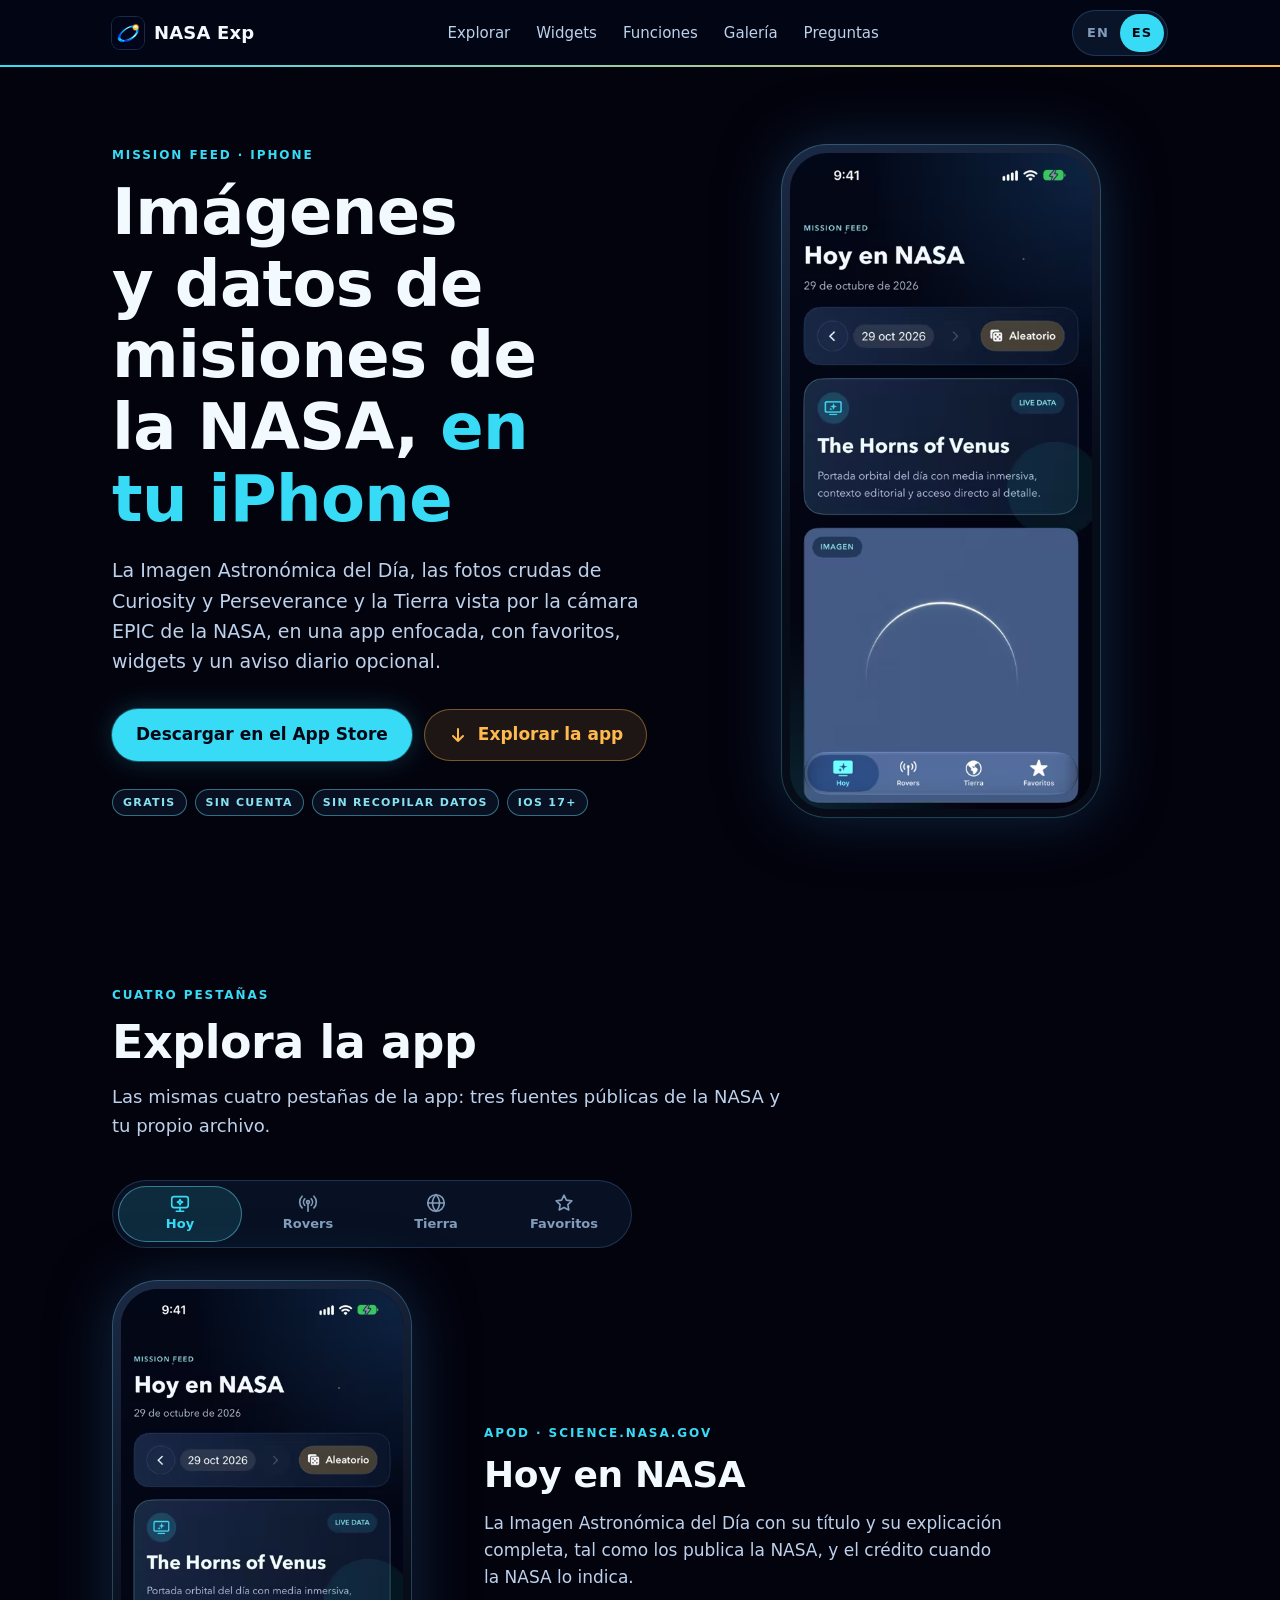
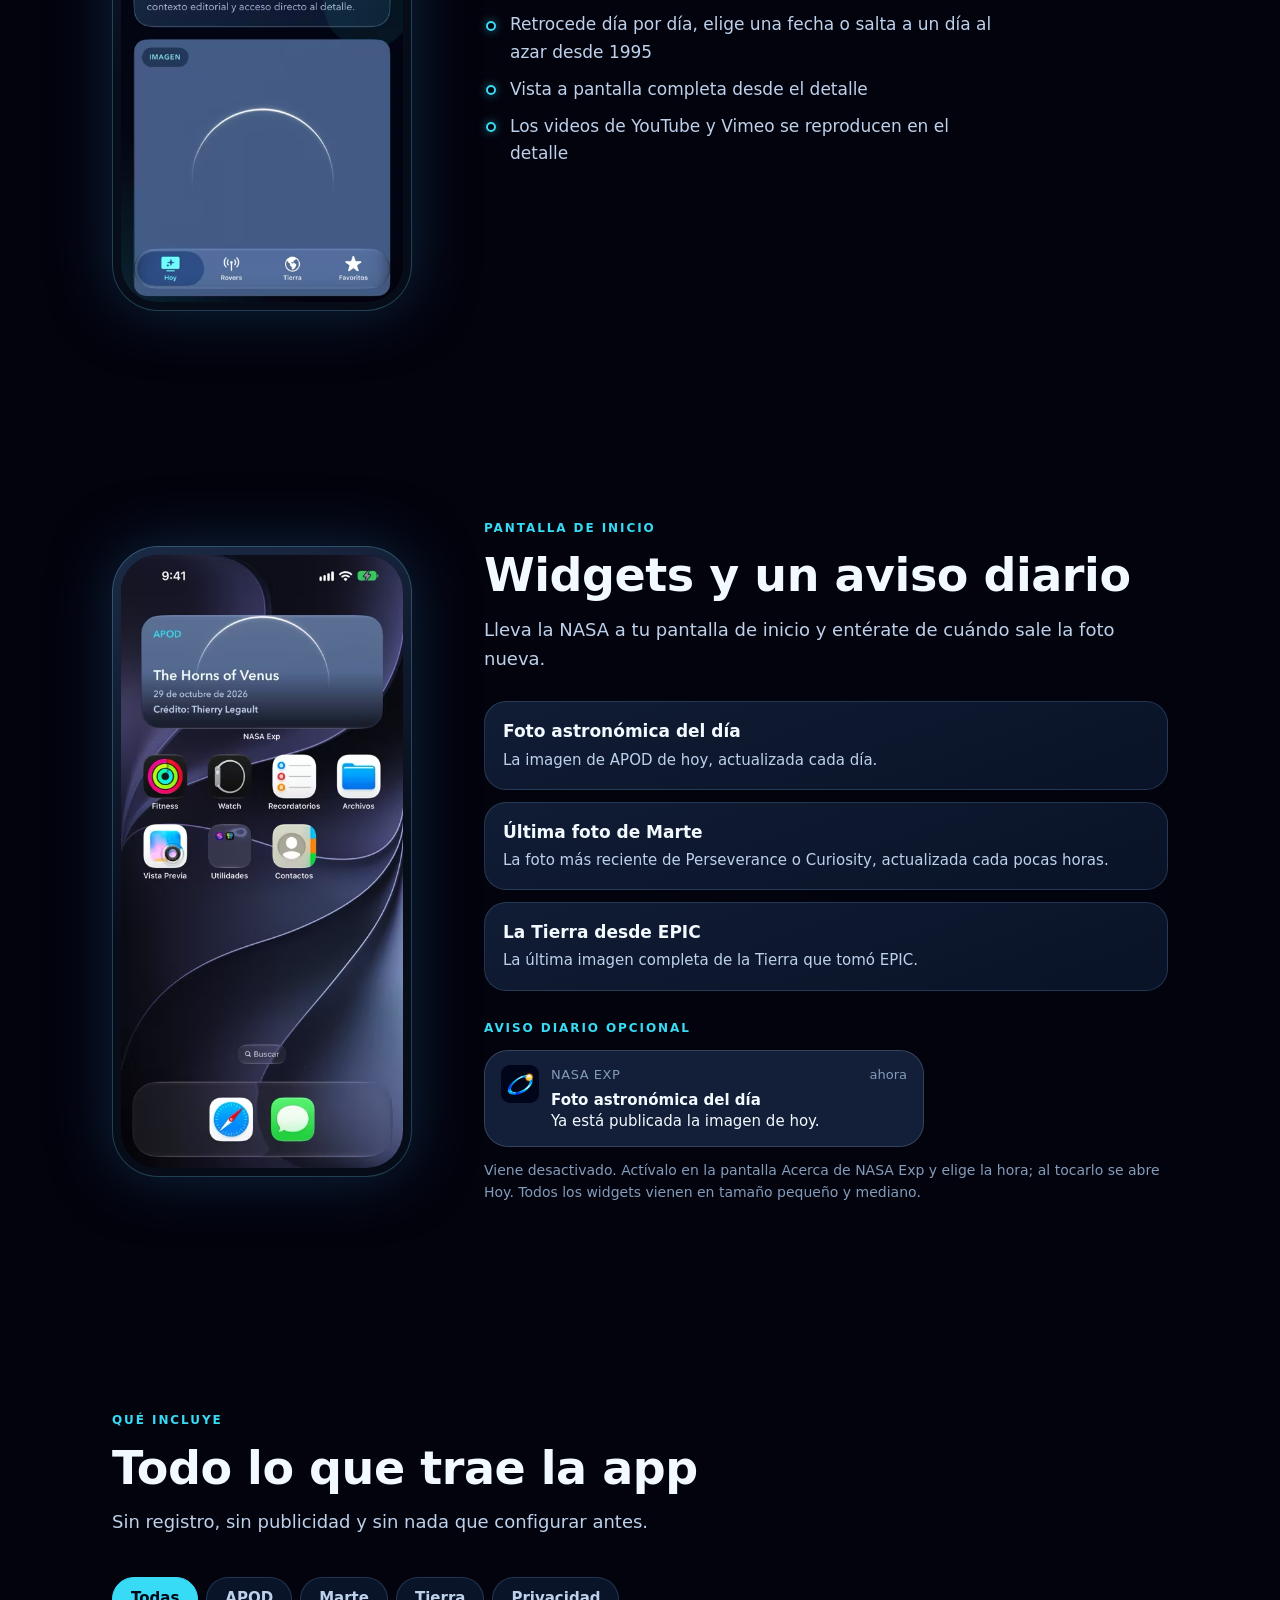
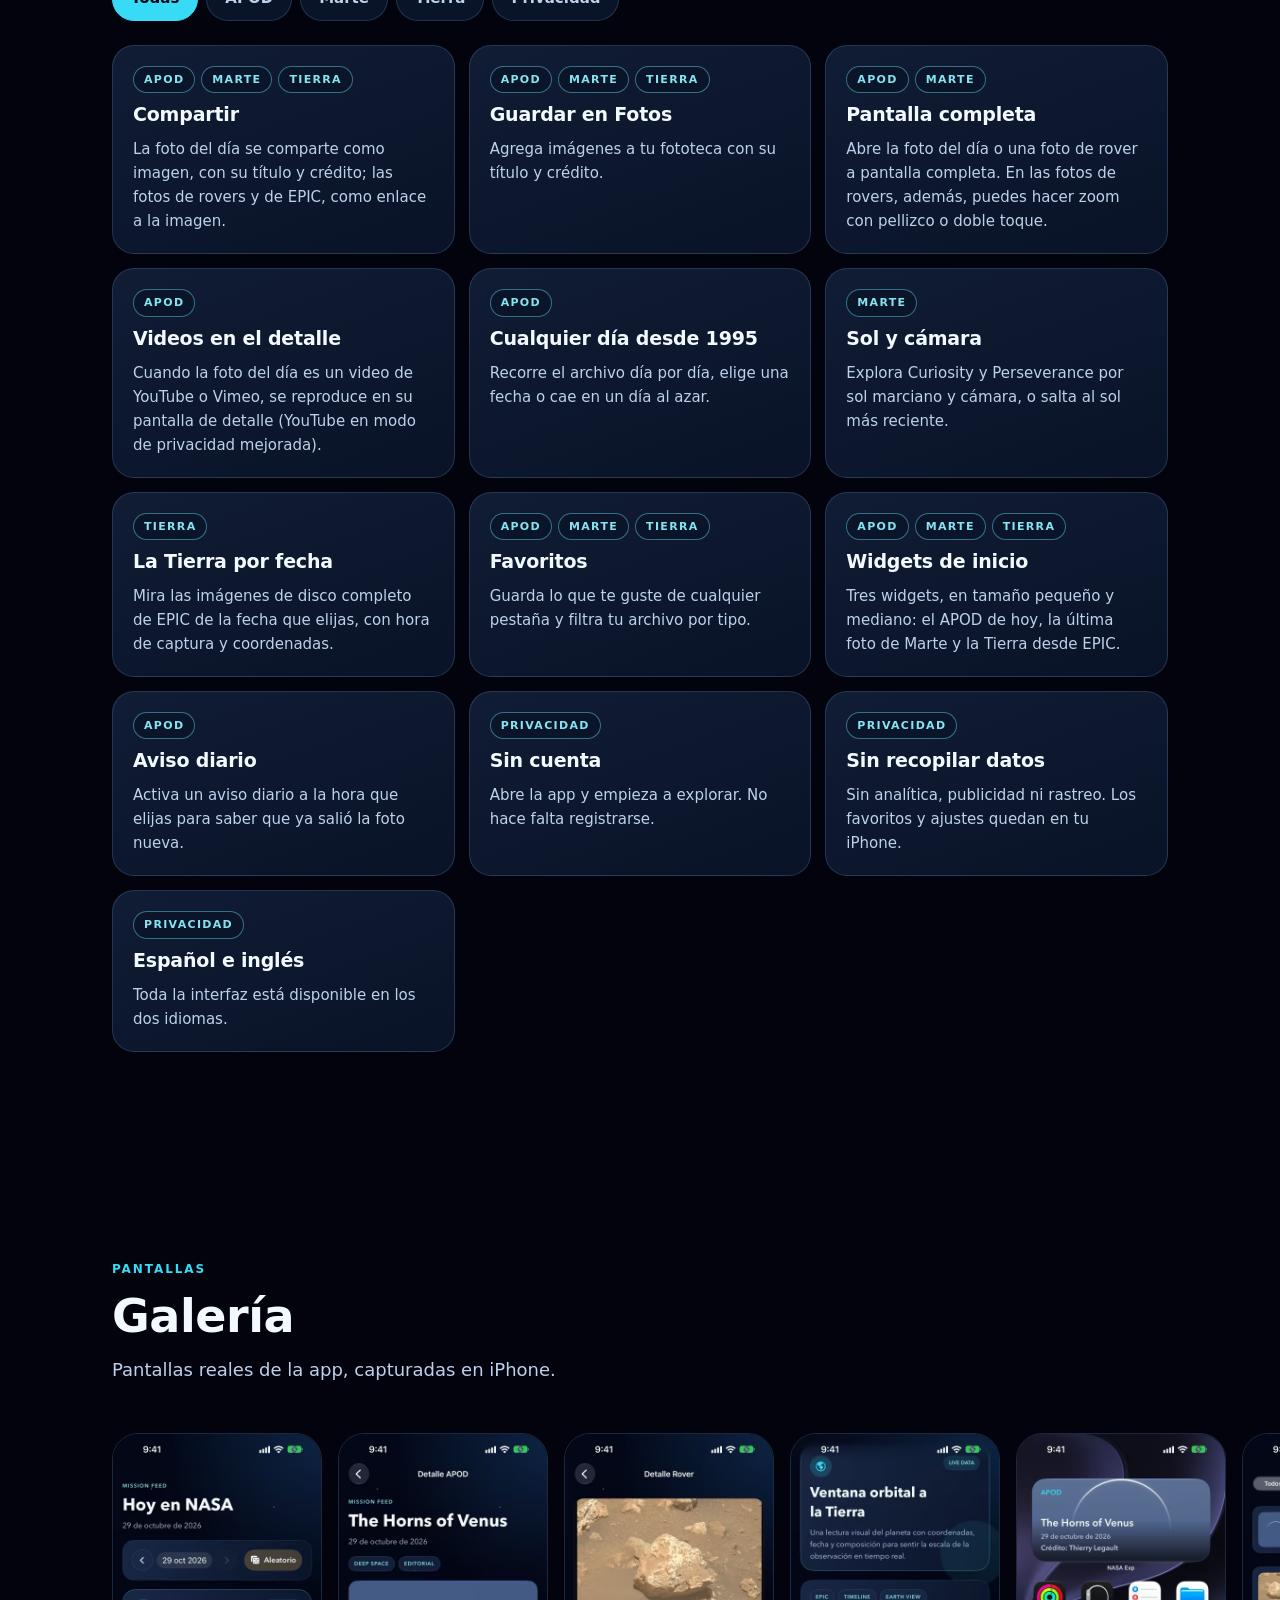
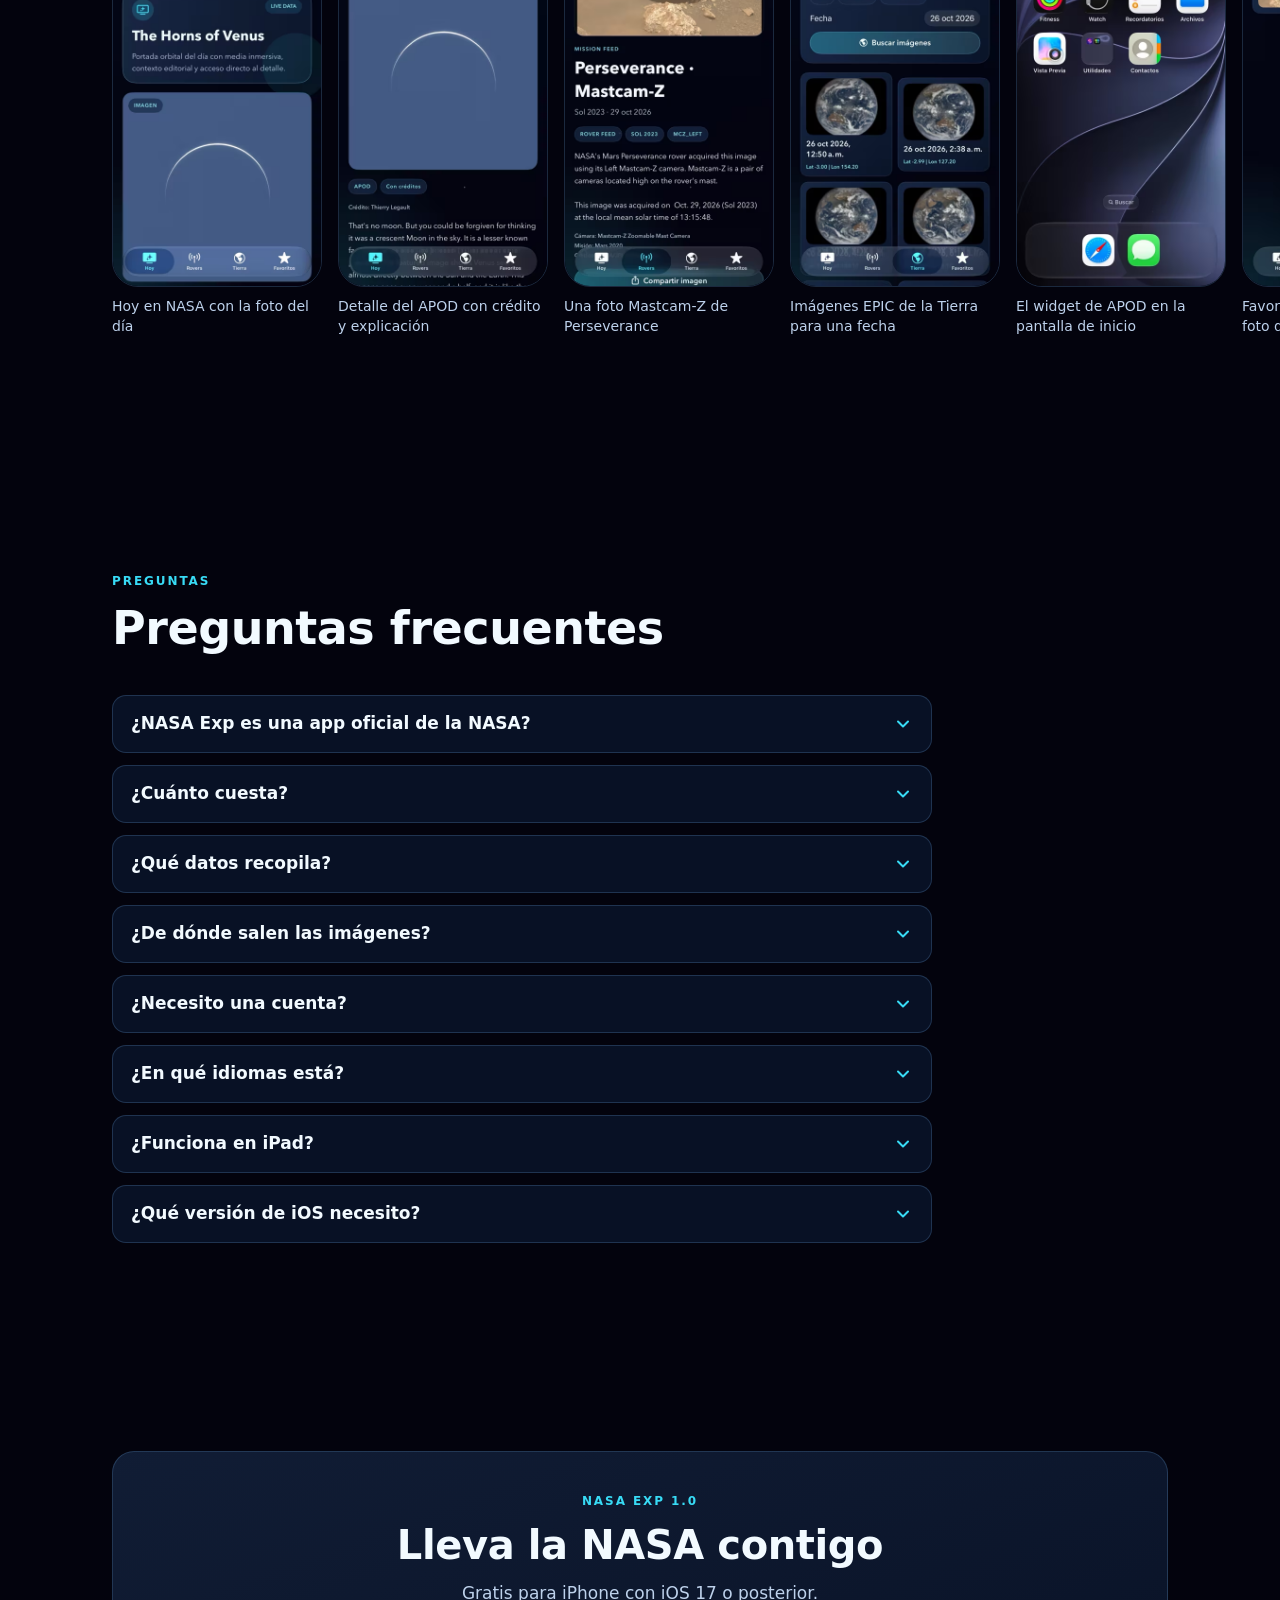
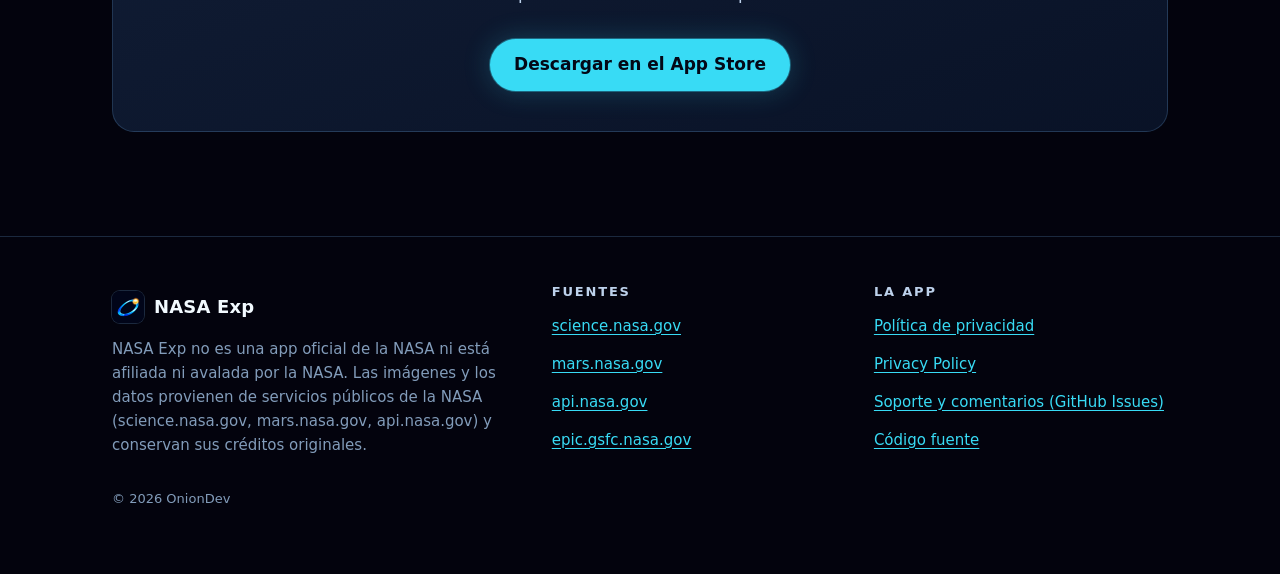
==== commit 09db3b13: "Landing: App Store buttons link to the live listing The app was released on 2026-11-13. The four but" ====
--- a/docs/es/index.html
+++ b/docs/es/index.html
@@ -10,6 +10,7 @@
   <link rel="alternate" hreflang="es" href="https://nhsiciliano.github.io/nasa-exp/es/">
   <link rel="alternate" hreflang="x-default" href="https://nhsiciliano.github.io/nasa-exp/">
   <meta name="theme-color" content="#030817">
+  <meta name="apple-itunes-app" content="app-id=6827700435">
   <meta name="color-scheme" content="dark">
   <link rel="icon" type="image/png" sizes="32x32" href="../assets/img/favicon-32.png">
   <link rel="apple-touch-icon" href="../assets/img/apple-touch-icon.png">
@@ -58,7 +59,7 @@
           <h1 id="hero-title">Imágenes y datos de misiones de la NASA, <em>en tu iPhone</em></h1>
           <p class="lead">La Imagen Astronómica del Día, las fotos crudas de Curiosity y Perseverance y la Tierra vista por la cámara EPIC de la NASA, en una app enfocada, con favoritos, widgets y un aviso diario opcional.</p>
           <div class="hero-actions">
-            <span class="btn btn-primary is-soon" data-cta data-live-label="Descargar en el App Store"><span data-cta-label>Próximamente en el App Store</span></span>
+            <a class="btn btn-primary" href="https://apps.apple.com/app/id6827700435">Descargar en el App Store</a>
             <a class="btn btn-secondary" href="#explorar"><svg viewBox="0 0 20 20" fill="none" stroke="currentColor" stroke-width="2" stroke-linecap="round" stroke-linejoin="round" aria-hidden="true"><path d="M10 4v12M5 11l5 5 5-5"/></svg>Explorar la app</a>
           </div>
           <div class="hero-meta">
@@ -460,7 +461,7 @@
           <h2 id="cta-title">Lleva la NASA contigo</h2>
           <p>Gratis para iPhone con iOS 17 o posterior.</p>
           <div class="hero-actions">
-            <span class="btn btn-primary is-soon" data-cta data-live-label="Descargar en el App Store"><span data-cta-label>Próximamente en el App Store</span></span>
+            <a class="btn btn-primary" href="https://apps.apple.com/app/id6827700435">Descargar en el App Store</a>
           </div>
         </div>
       </div>
--- a/docs/assets/site.css
+++ b/docs/assets/site.css
@@ -421,12 +421,6 @@
   background: var(--accent-muted);
 }
 
-.btn-primary.is-soon {
-  color: var(--accent);
-  background: rgb(56 219 245 / 0.1);
-  box-shadow: inset 0 0 0 1px var(--border-strong);
-}
-
 .btn-secondary {
   color: var(--accent-2);
   background: rgb(255 186 77 / 0.1);
